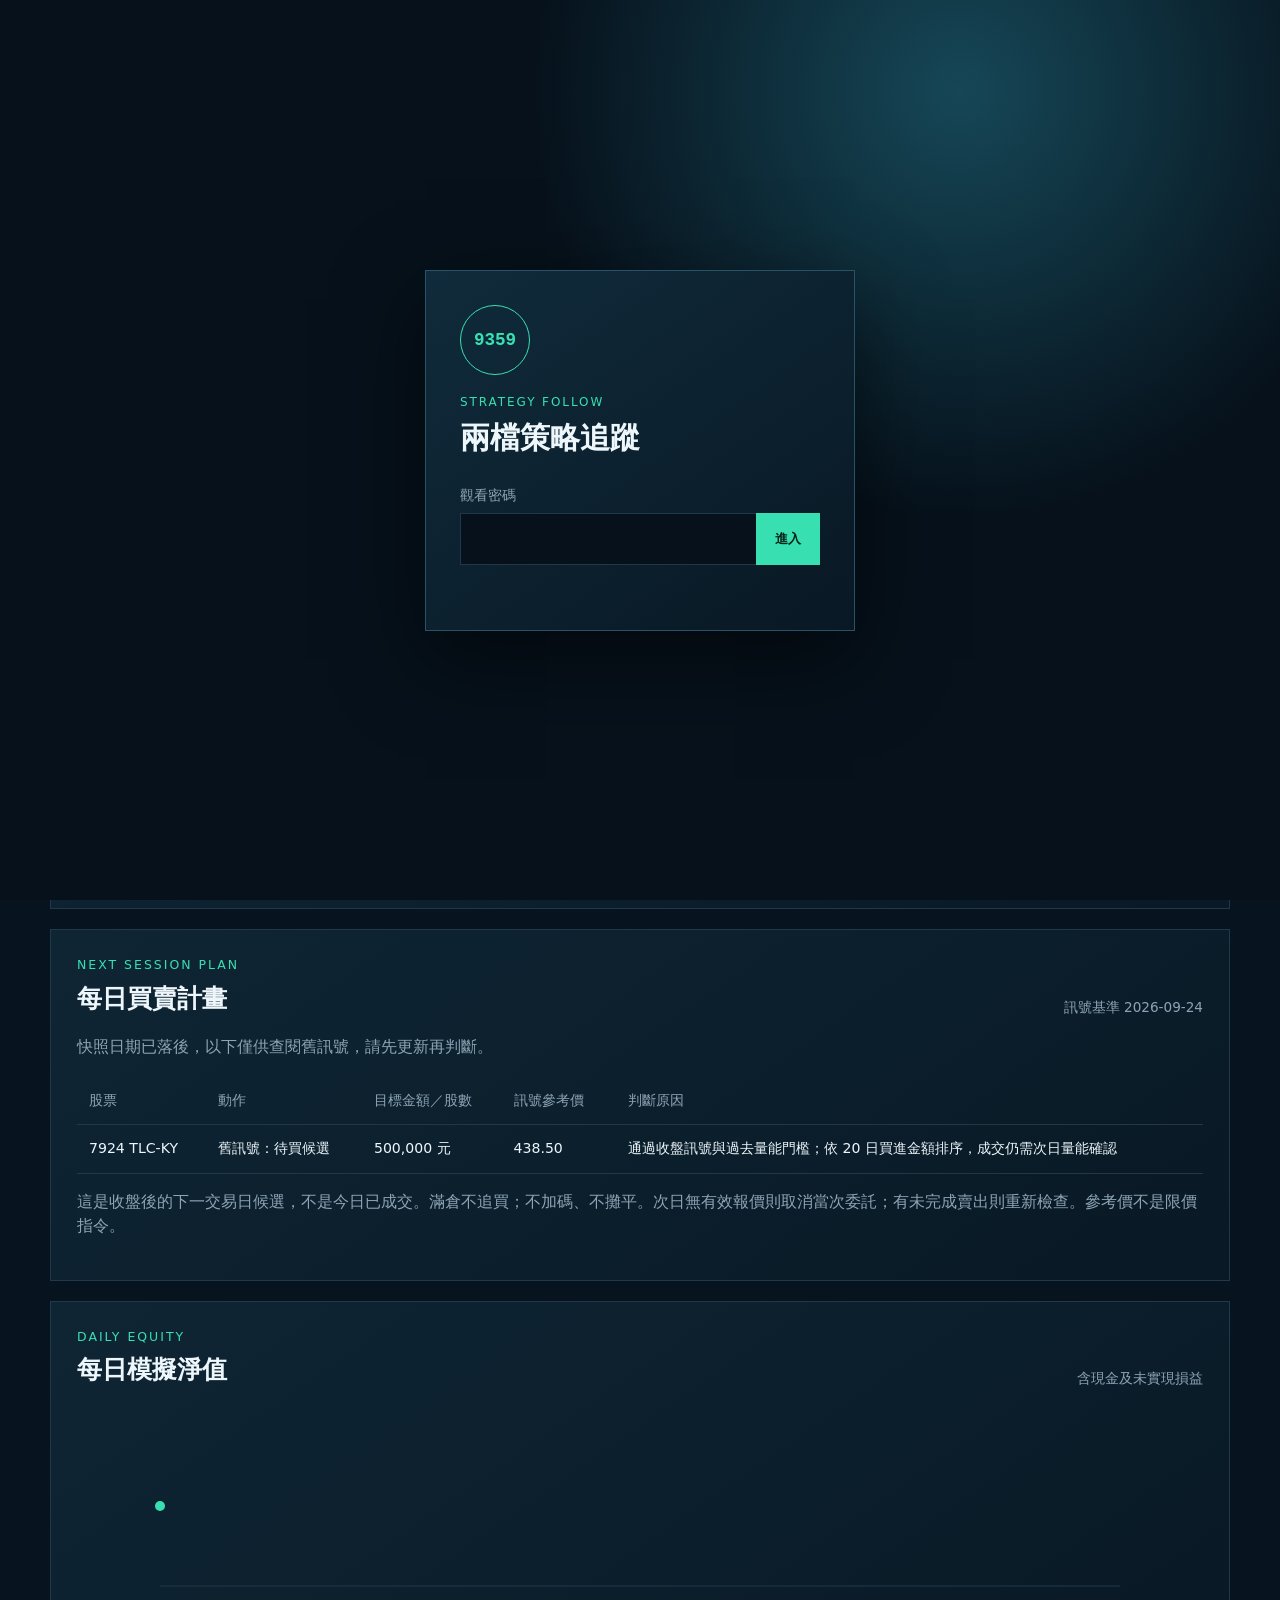
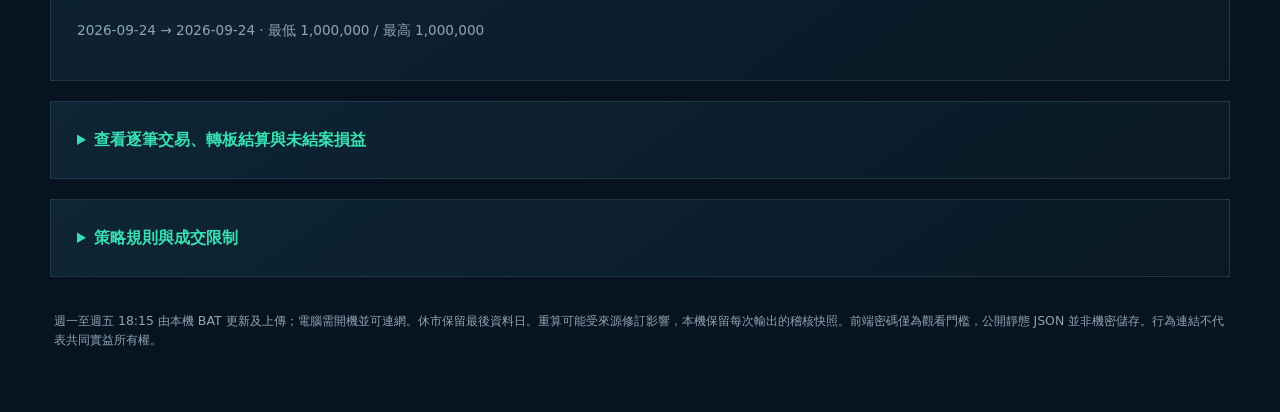
==== strategy.html @ 6f4fca9c "Add fixed two-position paper strategy tracking page" ====
<!doctype html>
<html lang="zh-Hant"><head><meta charset="utf-8"><meta name="viewport" content="width=device-width,initial-scale=1"><meta name="theme-color" content="#07131f"><title>9359｜兩檔策略追蹤</title><link rel="stylesheet" href="./assets/app.css"><link rel="stylesheet" href="./assets/auth.css"><link rel="stylesheet" href="./assets/strategy.css"></head>
<body class="locked">
<section class="auth-gate" id="auth-gate" aria-labelledby="auth-title"><form class="auth-card" id="auth-form"><div class="auth-mark">9359</div><p>STRATEGY FOLLOW</p><h1 id="auth-title">兩檔策略追蹤</h1><label for="access-password">觀看密碼</label><div class="auth-input"><input id="access-password" type="password" inputmode="numeric" autocomplete="current-password" required><button type="submit">進入</button></div><span id="auth-error" role="alert"></span></form></section>
<main class="shell"><header><a class="nav-link" href="./index.html">← 分點總覽</a><div class="fresh" id="fresh">讀取策略快照…</div></header>
<section class="hero"><div><p>FIXED TWO · PAPER TRACKING</p><h1>兩檔策略 <b>追蹤</b></h1><span>固定資金・每日訊號・可核對的模擬帳戶</span></div><div class="threshold"><small>策略版本</small><strong>固定兩檔 v1</strong><em>100 萬起始 / 每檔目標 50 萬</em></div></section>
<aside class="notice">研究版，不是自動下單或你的實際庫存。全年事後最佳年化 +200.90%，但前半年選參數後，後半年驗證虧損 13.08%、最大回撤 50.02%。歷史最佳不等於可穩定複製。</aside>
<p id="error" role="alert" hidden></p><p id="stale" class="notice" hidden></p>
<nav class="filters" aria-label="選擇模擬帳戶"><button class="active" data-mode="forward" aria-pressed="true">從現在開始追蹤</button><button data-mode="historical" aria-pressed="false">歷史回測延續持股</button></nav>
<p class="account-note" id="account-note"></p>
<section class="summary" id="summary" aria-live="polite"></section>
<section class="panel"><div class="panel-head"><div><p>CURRENT POSITIONS</p><h2>目前模擬持股</h2></div><span>依市值由高到低</span></div><div class="cards" id="holdings"></div></section>
<section class="panel" id="daily"><div class="panel-head"><div><p>NEXT SESSION PLAN</p><h2>每日買賣計畫</h2></div><span id="signal-date"></span></div><p id="plan-note"></p><div class="table-scroll"><table><thead><tr><th>股票</th><th>動作</th><th>目標金額／股數</th><th>訊號參考價</th><th>判斷原因</th></tr></thead><tbody id="orders"></tbody></table></div><p class="muted">這是收盤後的下一交易日候選，不是今日已成交。滿倉不追買；不加碼、不攤平。次日無有效報價則取消當次委託；有未完成賣出則重新檢查。參考價不是限價指令。</p></section>
<section class="panel"><div class="panel-head"><div><p>DAILY EQUITY</p><h2>每日模擬淨值</h2></div><span>含現金及未實現損益</span></div><div id="chart"></div></section>
<section class="panel"><details><summary>查看逐筆交易、轉板結算與未結案損益</summary><div class="table-scroll"><table><thead><tr><th>股票</th><th>買入日</th><th>賣出／結算日</th><th>狀態</th><th>損益</th><th>報酬</th></tr></thead><tbody id="trades"></tbody></table></div></details></section>
<section class="panel"><details><summary>策略規則與成交限制</summary><ol><li>5 日買進至少 500 萬，淨買進占買進至少 55%，淨買進至少 200 萬；當日淨買且估算庫存為正。</li><li>同時最多 2 檔，每檔目標 50 萬；不足額成交不追補。多個訊號依前一日 20 日買進金額排序。</li><li>過去 20 日平均交易金額的 1% 至少可容納 50 萬，次日成交上限為當日量的 1%。因此有訊號不代表一定買得到。</li><li>持有至少 20 個交易日、估算庫存降至高峰 10% 以下且當日淨賣，才觸發退場。沒有獨立價格停損或加碼規則。</li><li>一般模擬买入採次日最高價加 0.2% 滑價；賣出採最低價減 0.2%，另扣手續費 0.1425%、賣出稅 0.3%。這是日資料評估模型，不是預知最高最低價的下單方法。</li><li>歷史回測按最後興櫃成交價結算。新追蹤於本地首次確認上市櫃事件後才入帳，不提前釋出現金；仍依最後興櫃价扣費稅，屬假設性結算，不保證實際成交。</li><li>缺價持股保留最後可用估值，並標示缺報價；不因消失就當作獲利結案。未完整處理除權息、最低手續費及整股限制。</li></ol></details></section>
<footer>週一至週五 18:15 由本機 BAT 更新及上傳；電腦需開機並可連網。休市保留最後資料日。重算可能受來源修訂影響，本機保留每次輸出的稽核快照。前端密碼僅為觀看門檻，公開靜態 JSON 並非機密儲存。行為連結不代表共同實益所有權。</footer>
</main><script src="./assets/auth.js" defer></script><script src="./assets/strategy.js" defer></script></body></html>
---- assets/app.css ----
:root{--bg:#07131f;--panel:#0d1d2b;--line:#20384a;--text:#edf6fb;--muted:#8da4b5;--mint:#38e0b1;--red:#ff6b77;--amber:#ffbd5c}*{box-sizing:border-box}body{margin:0;background:radial-gradient(circle at 85% 0,#123c49 0,transparent 32%),var(--bg);color:var(--text);font:16px/1.5 Inter,"Noto Sans TC",system-ui,sans-serif}.shell{width:min(1180px,calc(100% - 32px));margin:auto;padding:22px 0 48px}header{display:flex;justify-content:space-between;align-items:center;border-bottom:1px solid var(--line);padding-bottom:18px}.brand{display:flex;gap:10px;align-items:center;font-weight:800;letter-spacing:.14em}.brand i{width:10px;height:10px;border-radius:50%;background:var(--mint);box-shadow:0 0 20px var(--mint)}.fresh{color:var(--muted);font-size:.875rem}.hero{display:grid;grid-template-columns:1fr auto;gap:30px;align-items:end;padding:54px 0 30px}.hero p,.panel-head p{margin:0 0 5px;color:var(--mint);font-size:.78rem;letter-spacing:.16em}.hero h1{font-size:clamp(2.5rem,7vw,5.6rem);line-height:1;margin:0 0 15px}.hero h1 b{color:var(--mint);font-weight:300}.hero span{color:var(--muted)}.threshold{background:#0b202d;border:1px solid #285267;padding:18px 24px;min-width:230px}.threshold small,.threshold em{display:block;color:var(--muted);font-style:normal}.threshold strong{display:block;font-size:1.5rem;color:var(--amber);margin:4px 0}.summary{display:grid;grid-template-columns:repeat(3,1fr);gap:12px;margin-bottom:28px}.summary article,.panel{background:linear-gradient(145deg,rgba(15,38,53,.96),rgba(9,25,37,.96));border:1px solid var(--line)}.summary article{padding:18px 20px}.summary small,.summary span{color:var(--muted)}.summary strong{display:block;font-size:2rem}.panel{padding:26px;margin-bottom:20px}.panel-head{display:flex;justify-content:space-between;align-items:end;margin-bottom:18px}.panel-head h2{margin:0;font-size:1.55rem}.panel-head>span{color:var(--muted);font-size:.85rem}.filters{display:flex;gap:8px;overflow:auto;margin-bottom:18px}.filters button{border:1px solid var(--line);background:#091824;color:var(--muted);padding:9px 14px;border-radius:999px;white-space:nowrap;font:inherit;cursor:pointer}.filters button.active{color:#052218;background:var(--mint);border-color:var(--mint);font-weight:800}.cards{display:grid;grid-template-columns:repeat(2,1fr);gap:10px}.stock{display:flex;gap:15px;padding:17px;background:#091824;border:1px solid #173044}.rank{font:700 1.2rem ui-monospace;color:#48677b}.stock-main{min-width:0;flex:1}.stock-title{display:flex;justify-content:space-between;gap:10px}.stock-title b{font-size:1.15rem}.stock-title small{color:var(--muted);margin-left:8px}.tag{padding:3px 9px;border-radius:999px;font-size:.78rem;background:#173344}.tag.new,.tag.add{color:var(--mint)}.tag.trim,.tag.reduce,.tag.exit{color:var(--red)}.grid{display:grid;grid-template-columns:repeat(3,1fr);gap:12px;margin:15px 0}.grid small{display:block;color:var(--muted);font-size:.72rem}.grid b{font-size:.9rem}.up{color:var(--mint)!important}.down{color:var(--red)!important}.bar{height:3px;background:#173044}.bar i{display:block;height:100%;background:linear-gradient(90deg,var(--mint),var(--amber))}.stock p{color:var(--muted);font-size:.78rem;margin:9px 0 0}.split{display:grid;grid-template-columns:1fr 1fr;gap:18px}.split h3{font-size:.9rem;color:var(--muted);border-bottom:1px solid var(--line);padding-bottom:10px}.split article{display:flex;justify-content:space-between;padding:11px 0;border-bottom:1px solid #142b3c}.split article small{display:block;color:var(--muted);font-size:.75rem}.split article strong{font-size:.9rem}.none{color:var(--muted)}footer{color:var(--muted);font-size:.78rem;padding:15px 4px}footer p{margin-bottom:5px}@media(max-width:760px){.shell{width:min(100% - 20px,1180px)}.hero{grid-template-columns:1fr;padding-top:36px}.threshold{min-width:0}.summary{grid-template-columns:1fr 1fr}.summary article:first-child{grid-column:1/-1}.cards,.split{grid-template-columns:1fr}.panel{padding:18px}.panel-head{align-items:start;gap:10px}.panel-head>span{max-width:45%;text-align:right}.grid{grid-template-columns:repeat(2,1fr)}}
---- assets/auth.css ----
body.locked{overflow:hidden}.auth-gate{position:fixed;inset:0;z-index:1000;display:grid;place-items:center;padding:20px;background:radial-gradient(circle at 75% 10%,#164757 0,transparent 34%),#06111b}.auth-gate[hidden]{display:none}.auth-card{width:min(430px,100%);padding:34px;background:linear-gradient(145deg,#102b3b,#091824);border:1px solid #285267;box-shadow:0 28px 80px #0008}.auth-mark{display:grid;place-items:center;width:70px;height:70px;border:1px solid var(--mint);border-radius:50%;color:var(--mint);font:800 1.1rem ui-monospace,monospace}.auth-card p{margin:18px 0 4px;color:var(--mint);font-size:.75rem;letter-spacing:.16em}.auth-card h1{margin:0 0 25px;font-size:1.9rem}.auth-card label{display:block;margin-bottom:7px;color:var(--muted);font-size:.85rem}.auth-input{display:flex}.auth-input input{min-width:0;flex:1;border:1px solid var(--line);border-right:0;background:#06111b;color:var(--text);padding:13px 14px;font:inherit;outline:none}.auth-input input:focus{border-color:var(--mint)}.auth-input button{border:0;background:var(--mint);color:#052218;padding:0 19px;font-weight:800;cursor:pointer}.auth-card>span{display:block;min-height:22px;margin-top:9px;color:var(--red);font-size:.85rem}
---- assets/strategy.css ----
.nav-link{color:var(--mint);text-decoration:none}.hero h1{font-size:clamp(2.3rem,6vw,4.7rem)}.notice{padding:16px 20px;background:#30291c;border:1px solid #6e532f;color:#ffd28c;margin-bottom:22px;font-size:.9rem}.account-note,.muted,#plan-note{color:var(--muted)}.account-note{min-height:3em}.summary{grid-template-columns:repeat(4,1fr)}.summary strong{font-size:1.6rem}.table-scroll{overflow:auto;margin-top:18px}table{border-collapse:collapse;width:100%;font-size:.88rem}th{text-align:left;color:var(--muted);font-weight:500;white-space:nowrap}td,th{padding:13px 12px;border-bottom:1px solid var(--line)}td{min-width:100px}td:last-child{min-width:180px}summary{cursor:pointer;color:var(--mint);font-weight:700}li{margin:12px 0;color:var(--muted)}#chart svg{display:block;width:100%;height:200px}#chart p{color:var(--muted);font-size:.85rem}.stock small{color:var(--muted)}.buy{color:var(--mint)}.sell{color:var(--amber)}@media(max-width:760px){.summary{grid-template-columns:1fr 1fr}.summary article:first-child{grid-column:auto}.summary strong{font-size:1.3rem}.panel-head{display:block}.panel-head>span{max-width:none;text-align:left}}
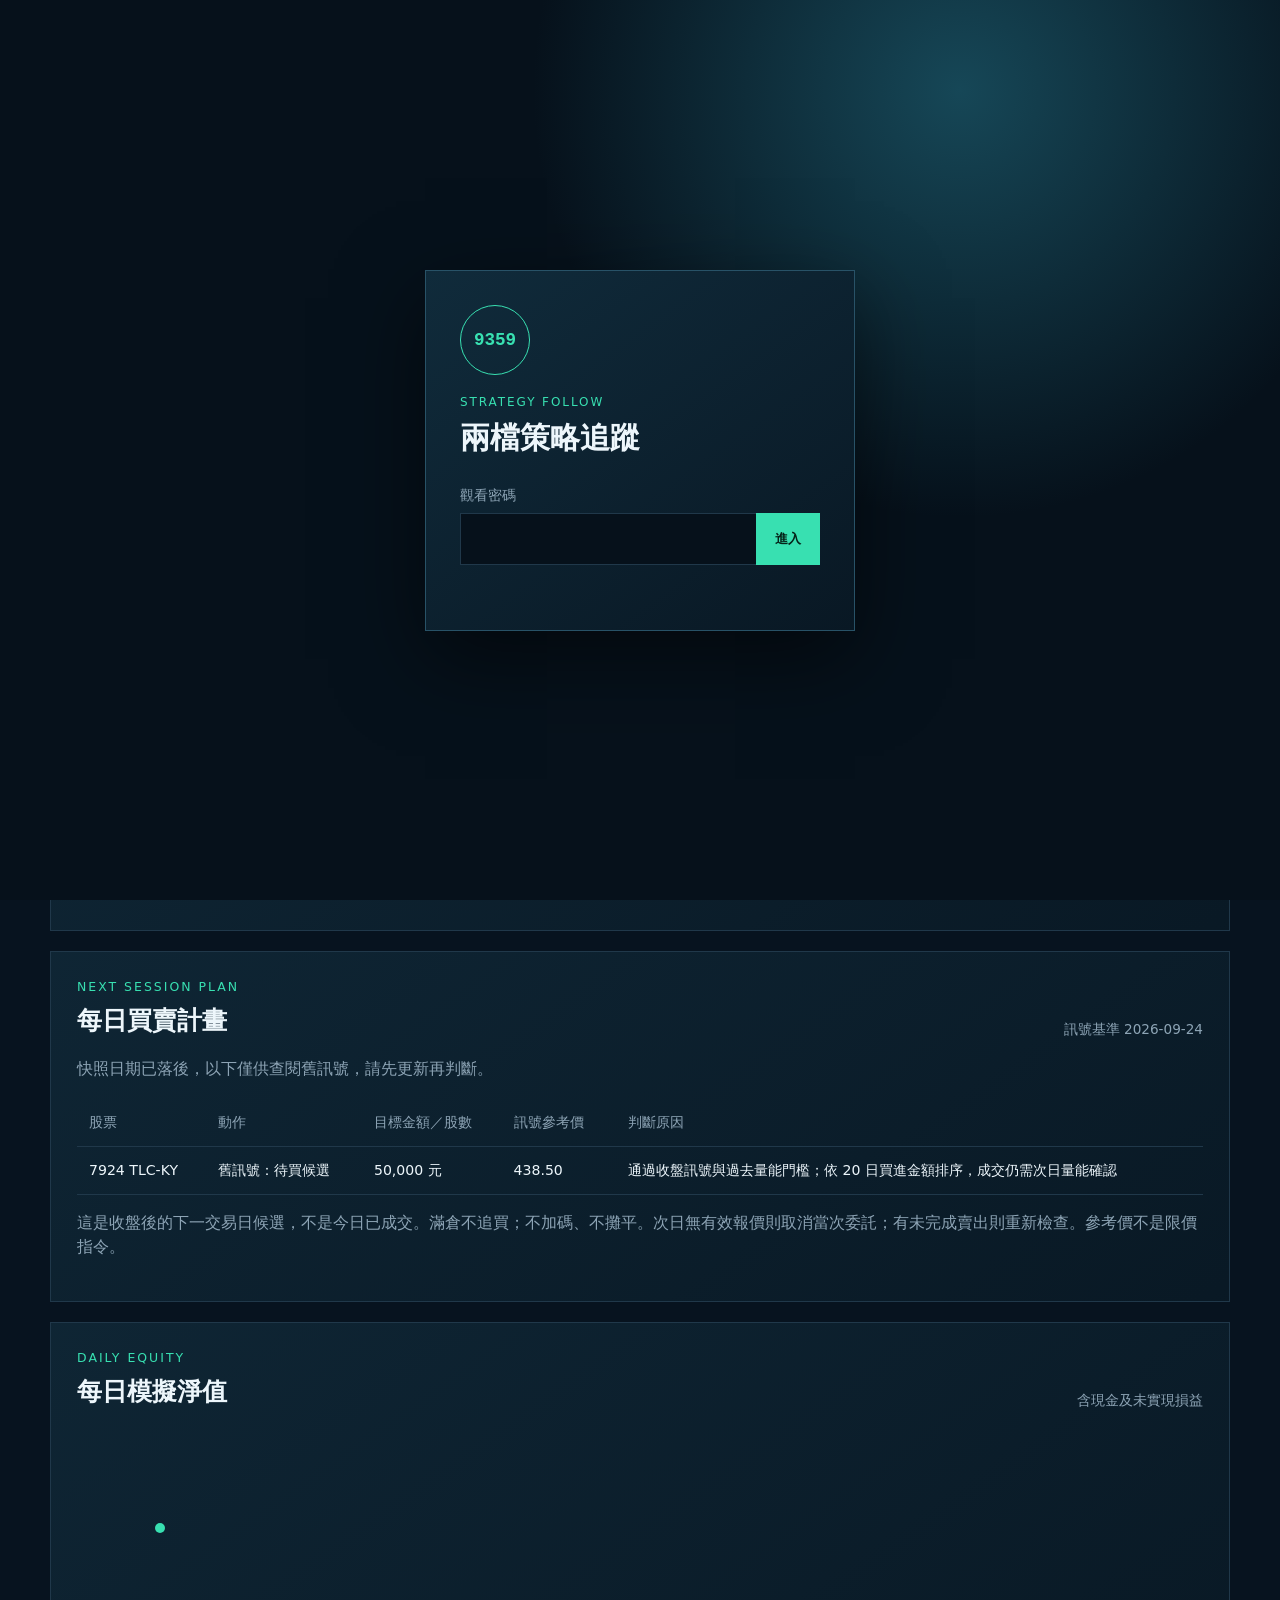
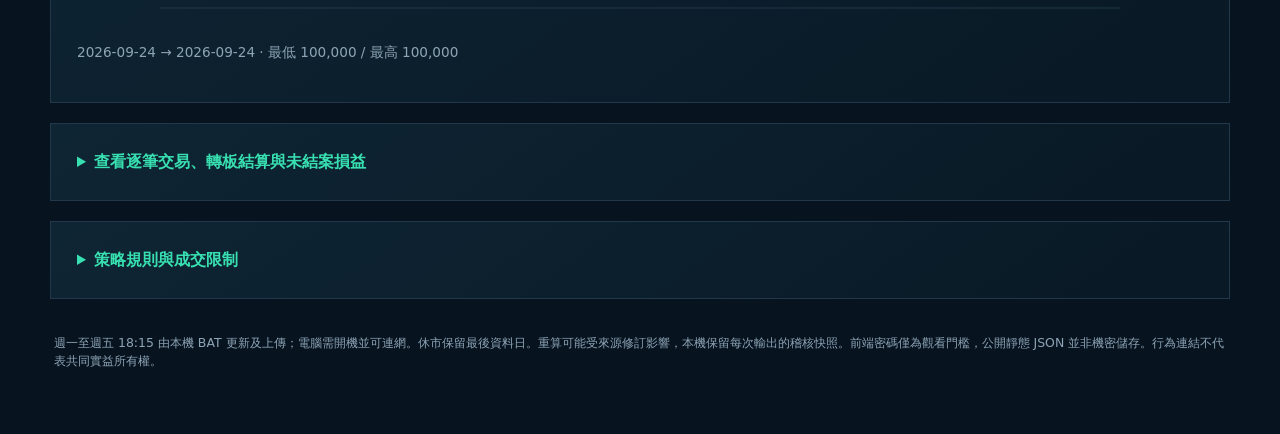
==== commit 986cfd17: "Set new paper account capital to TWD 100000" ====
--- a/strategy.html
+++ b/strategy.html
@@ -3,8 +3,8 @@
 <body class="locked">
 <section class="auth-gate" id="auth-gate" aria-labelledby="auth-title"><form class="auth-card" id="auth-form"><div class="auth-mark">9359</div><p>STRATEGY FOLLOW</p><h1 id="auth-title">兩檔策略追蹤</h1><label for="access-password">觀看密碼</label><div class="auth-input"><input id="access-password" type="password" inputmode="numeric" autocomplete="current-password" required><button type="submit">進入</button></div><span id="auth-error" role="alert"></span></form></section>
 <main class="shell"><header><a class="nav-link" href="./index.html">← 分點總覽</a><div class="fresh" id="fresh">讀取策略快照…</div></header>
-<section class="hero"><div><p>FIXED TWO · PAPER TRACKING</p><h1>兩檔策略 <b>追蹤</b></h1><span>固定資金・每日訊號・可核對的模擬帳戶</span></div><div class="threshold"><small>策略版本</small><strong>固定兩檔 v1</strong><em>100 萬起始 / 每檔目標 50 萬</em></div></section>
-<aside class="notice">研究版，不是自動下單或你的實際庫存。全年事後最佳年化 +200.90%，但前半年選參數後，後半年驗證虧損 13.08%、最大回撤 50.02%。歷史最佳不等於可穩定複製。</aside>
+<section class="hero"><div><p>FIXED TWO · PAPER TRACKING</p><h1>兩檔策略 <b>追蹤</b></h1><span>固定資金・每日訊號・可核對的模擬帳戶</span></div><div class="threshold"><small>策略版本</small><strong>固定兩檔 v1</strong><em>10 萬起始 / 每檔目標 5 萬</em></div></section>
+<aside class="notice">研究版，不是自動下單或你的實際庫存。100 萬歷史基準的全年事後最佳年化 +200.90%，但前半年選參數後，後半年驗證虧損 13.08%、最大回撤 50.02%。歷史最佳不等於可穩定複製。</aside>
 <p id="error" role="alert" hidden></p><p id="stale" class="notice" hidden></p>
 <nav class="filters" aria-label="選擇模擬帳戶"><button class="active" data-mode="forward" aria-pressed="true">從現在開始追蹤</button><button data-mode="historical" aria-pressed="false">歷史回測延續持股</button></nav>
 <p class="account-note" id="account-note"></p>
@@ -13,6 +13,6 @@
 <section class="panel" id="daily"><div class="panel-head"><div><p>NEXT SESSION PLAN</p><h2>每日買賣計畫</h2></div><span id="signal-date"></span></div><p id="plan-note"></p><div class="table-scroll"><table><thead><tr><th>股票</th><th>動作</th><th>目標金額／股數</th><th>訊號參考價</th><th>判斷原因</th></tr></thead><tbody id="orders"></tbody></table></div><p class="muted">這是收盤後的下一交易日候選，不是今日已成交。滿倉不追買；不加碼、不攤平。次日無有效報價則取消當次委託；有未完成賣出則重新檢查。參考價不是限價指令。</p></section>
 <section class="panel"><div class="panel-head"><div><p>DAILY EQUITY</p><h2>每日模擬淨值</h2></div><span>含現金及未實現損益</span></div><div id="chart"></div></section>
 <section class="panel"><details><summary>查看逐筆交易、轉板結算與未結案損益</summary><div class="table-scroll"><table><thead><tr><th>股票</th><th>買入日</th><th>賣出／結算日</th><th>狀態</th><th>損益</th><th>報酬</th></tr></thead><tbody id="trades"></tbody></table></div></details></section>
-<section class="panel"><details><summary>策略規則與成交限制</summary><ol><li>5 日買進至少 500 萬，淨買進占買進至少 55%，淨買進至少 200 萬；當日淨買且估算庫存為正。</li><li>同時最多 2 檔，每檔目標 50 萬；不足額成交不追補。多個訊號依前一日 20 日買進金額排序。</li><li>過去 20 日平均交易金額的 1% 至少可容納 50 萬，次日成交上限為當日量的 1%。因此有訊號不代表一定買得到。</li><li>持有至少 20 個交易日、估算庫存降至高峰 10% 以下且當日淨賣，才觸發退場。沒有獨立價格停損或加碼規則。</li><li>一般模擬买入採次日最高價加 0.2% 滑價；賣出採最低價減 0.2%，另扣手續費 0.1425%、賣出稅 0.3%。這是日資料評估模型，不是預知最高最低價的下單方法。</li><li>歷史回測按最後興櫃成交價結算。新追蹤於本地首次確認上市櫃事件後才入帳，不提前釋出現金；仍依最後興櫃价扣費稅，屬假設性結算，不保證實際成交。</li><li>缺價持股保留最後可用估值，並標示缺報價；不因消失就當作獲利結案。未完整處理除權息、最低手續費及整股限制。</li></ol></details></section>
+<section class="panel"><details><summary>策略規則與成交限制</summary><ol><li>5 日買進至少 500 萬，淨買進占買進至少 55%，淨買進至少 200 萬；當日淨買且估算庫存為正。</li><li>同時最多 2 檔；新追蹤 10 萬起始、每檔目標 5 萬，歷史基準維持 100 萬起始、每檔 50 萬；不足額成交不追補。多個訊號依前一日 20 日買進金額排序。</li><li>過去 20 日平均交易金額的 1% 至少可容納該帳戶的每檔目標金額，次日成交上限為當日量的 1%。因此有訊號不代表一定買得到。</li><li>持有至少 20 個交易日、估算庫存降至高峰 10% 以下且當日淨賣，才觸發退場。沒有獨立價格停損或加碼規則。</li><li>一般模擬买入採次日最高價加 0.2% 滑價；賣出採最低價減 0.2%，另扣手續費 0.1425%、賣出稅 0.3%。這是日資料評估模型，不是預知最高最低價的下單方法。</li><li>歷史回測按最後興櫃成交價結算。新追蹤於本地首次確認上市櫃事件後才入帳，不提前釋出現金；仍依最後興櫃价扣費稅，屬假設性結算，不保證實際成交。</li><li>缺價持股保留最後可用估值，並標示缺報價；不因消失就當作獲利結案。未完整處理除權息、最低手續費及整股限制。</li></ol></details></section>
 <footer>週一至週五 18:15 由本機 BAT 更新及上傳；電腦需開機並可連網。休市保留最後資料日。重算可能受來源修訂影響，本機保留每次輸出的稽核快照。前端密碼僅為觀看門檻，公開靜態 JSON 並非機密儲存。行為連結不代表共同實益所有權。</footer>
 </main><script src="./assets/auth.js" defer></script><script src="./assets/strategy.js" defer></script></body></html>
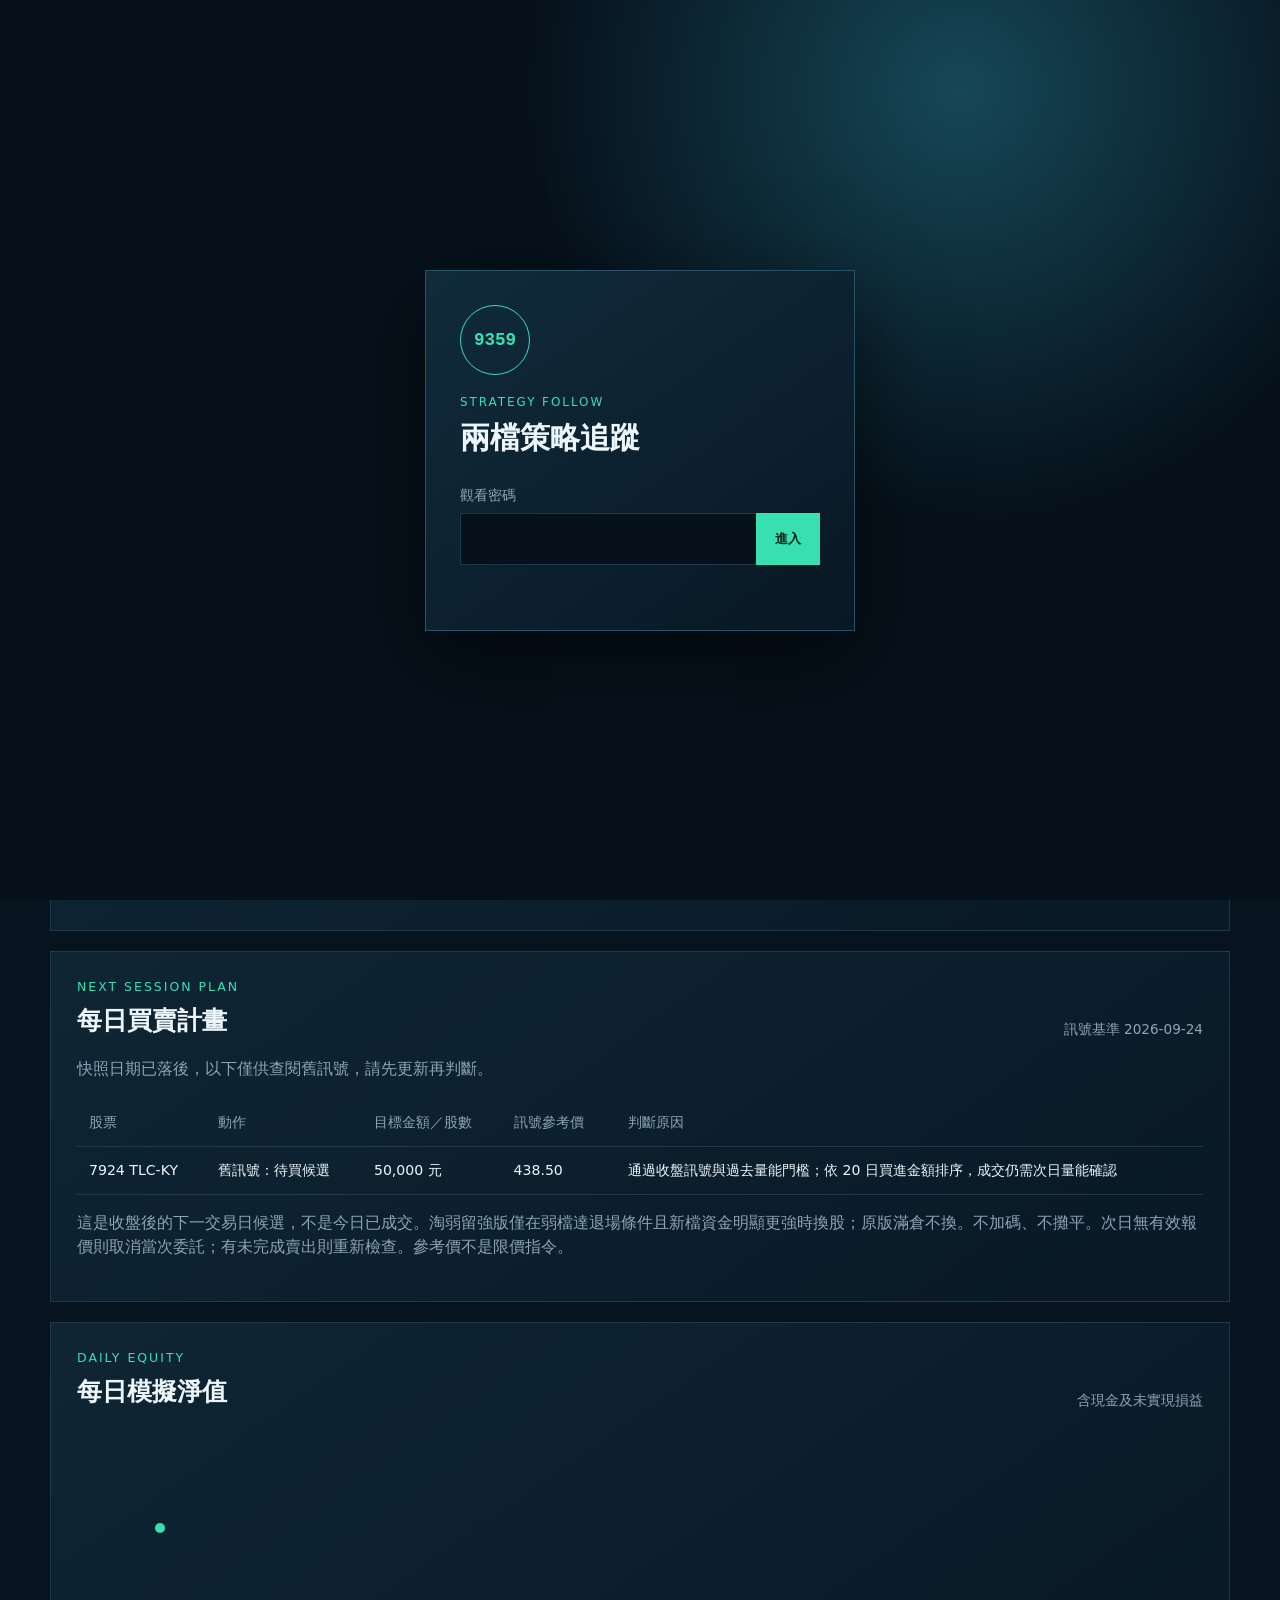
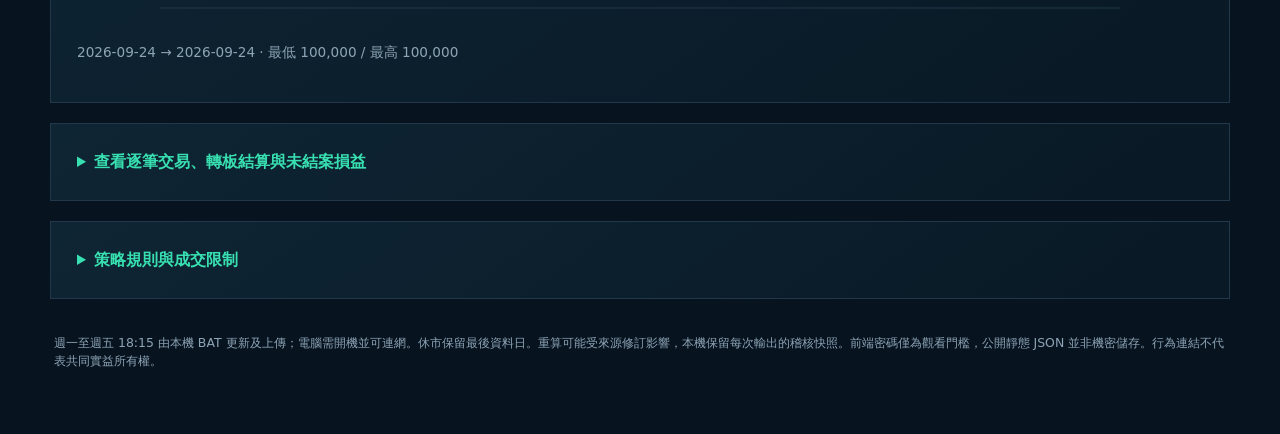
==== commit eda74094: "Add 100k replace-weak paper strategy comparison" ====
--- a/strategy.html
+++ b/strategy.html
@@ -3,16 +3,16 @@
 <body class="locked">
 <section class="auth-gate" id="auth-gate" aria-labelledby="auth-title"><form class="auth-card" id="auth-form"><div class="auth-mark">9359</div><p>STRATEGY FOLLOW</p><h1 id="auth-title">兩檔策略追蹤</h1><label for="access-password">觀看密碼</label><div class="auth-input"><input id="access-password" type="password" inputmode="numeric" autocomplete="current-password" required><button type="submit">進入</button></div><span id="auth-error" role="alert"></span></form></section>
 <main class="shell"><header><a class="nav-link" href="./index.html">← 分點總覽</a><div class="fresh" id="fresh">讀取策略快照…</div></header>
-<section class="hero"><div><p>FIXED TWO · PAPER TRACKING</p><h1>兩檔策略 <b>追蹤</b></h1><span>固定資金・每日訊號・可核對的模擬帳戶</span></div><div class="threshold"><small>策略版本</small><strong>固定兩檔 v1</strong><em>10 萬起始 / 每檔目標 5 萬</em></div></section>
-<aside class="notice">研究版，不是自動下單或你的實際庫存。100 萬歷史基準的全年事後最佳年化 +200.90%，但前半年選參數後，後半年驗證虧損 13.08%、最大回撤 50.02%。歷史最佳不等於可穩定複製。</aside>
+<section class="hero"><div><p>FIXED TWO · PAPER TRACKING</p><h1>兩檔策略 <b>追蹤</b></h1><span>固定資金・每日訊號・可核對的模擬帳戶</span></div><div class="threshold"><small>策略版本</small><strong id="strategy-name">淘弱留強 v2</strong><em>10 萬起始 / 每檔目標 5 萬</em></div></section>
+<aside class="notice">研究版，不是自動下單或你的實際庫存。10 萬近一年比較：原規則 +206.50%，淘弱留強 +155.88%；後半年另起資金測試為 −19.85% 與 +13.08%。換股版本是看過資料後提出，樣本很少，不能當成已驗證的優勢。</aside>
 <p id="error" role="alert" hidden></p><p id="stale" class="notice" hidden></p>
-<nav class="filters" aria-label="選擇模擬帳戶"><button class="active" data-mode="forward" aria-pressed="true">從現在開始追蹤</button><button data-mode="historical" aria-pressed="false">歷史回測延續持股</button></nav>
+<nav class="filters" aria-label="選擇模擬帳戶"><button class="active" data-mode="rotation_forward" aria-pressed="true">淘弱留強｜10 萬新追蹤</button><button data-mode="forward" aria-pressed="false">原規則｜10 萬新追蹤</button><button data-mode="rotation_historical" aria-pressed="false">淘弱留強｜10 萬回測</button><button data-mode="historical" aria-pressed="false">原規則｜100 萬回測</button></nav>
 <p class="account-note" id="account-note"></p>
 <section class="summary" id="summary" aria-live="polite"></section>
 <section class="panel"><div class="panel-head"><div><p>CURRENT POSITIONS</p><h2>目前模擬持股</h2></div><span>依市值由高到低</span></div><div class="cards" id="holdings"></div></section>
-<section class="panel" id="daily"><div class="panel-head"><div><p>NEXT SESSION PLAN</p><h2>每日買賣計畫</h2></div><span id="signal-date"></span></div><p id="plan-note"></p><div class="table-scroll"><table><thead><tr><th>股票</th><th>動作</th><th>目標金額／股數</th><th>訊號參考價</th><th>判斷原因</th></tr></thead><tbody id="orders"></tbody></table></div><p class="muted">這是收盤後的下一交易日候選，不是今日已成交。滿倉不追買；不加碼、不攤平。次日無有效報價則取消當次委託；有未完成賣出則重新檢查。參考價不是限價指令。</p></section>
+<section class="panel" id="daily"><div class="panel-head"><div><p>NEXT SESSION PLAN</p><h2>每日買賣計畫</h2></div><span id="signal-date"></span></div><p id="plan-note"></p><div class="table-scroll"><table><thead><tr><th>股票</th><th>動作</th><th>目標金額／股數</th><th>訊號參考價</th><th>判斷原因</th></tr></thead><tbody id="orders"></tbody></table></div><p class="muted">這是收盤後的下一交易日候選，不是今日已成交。淘弱留強版僅在弱檔達退場條件且新檔資金明顯更強時換股；原版滿倉不換。不加碼、不攤平。次日無有效報價則取消當次委託；有未完成賣出則重新檢查。參考價不是限價指令。</p></section>
 <section class="panel"><div class="panel-head"><div><p>DAILY EQUITY</p><h2>每日模擬淨值</h2></div><span>含現金及未實現損益</span></div><div id="chart"></div></section>
 <section class="panel"><details><summary>查看逐筆交易、轉板結算與未結案損益</summary><div class="table-scroll"><table><thead><tr><th>股票</th><th>買入日</th><th>賣出／結算日</th><th>狀態</th><th>損益</th><th>報酬</th></tr></thead><tbody id="trades"></tbody></table></div></details></section>
-<section class="panel"><details><summary>策略規則與成交限制</summary><ol><li>5 日買進至少 500 萬，淨買進占買進至少 55%，淨買進至少 200 萬；當日淨買且估算庫存為正。</li><li>同時最多 2 檔；新追蹤 10 萬起始、每檔目標 5 萬，歷史基準維持 100 萬起始、每檔 50 萬；不足額成交不追補。多個訊號依前一日 20 日買進金額排序。</li><li>過去 20 日平均交易金額的 1% 至少可容納該帳戶的每檔目標金額，次日成交上限為當日量的 1%。因此有訊號不代表一定買得到。</li><li>持有至少 20 個交易日、估算庫存降至高峰 10% 以下且當日淨賣，才觸發退場。沒有獨立價格停損或加碼規則。</li><li>一般模擬买入採次日最高價加 0.2% 滑價；賣出採最低價減 0.2%，另扣手續費 0.1425%、賣出稅 0.3%。這是日資料評估模型，不是預知最高最低價的下單方法。</li><li>歷史回測按最後興櫃成交價結算。新追蹤於本地首次確認上市櫃事件後才入帳，不提前釋出現金；仍依最後興櫃价扣費稅，屬假設性結算，不保證實際成交。</li><li>缺價持股保留最後可用估值，並標示缺報價；不因消失就當作獲利結案。未完整處理除權息、最低手續費及整股限制。</li></ol></details></section>
+<section class="panel"><details><summary>策略規則與成交限制</summary><ol><li>5 日買進至少 500 萬，淨買進占買進至少 55%，淨買進至少 200 萬；當日淨買且估算庫存為正。</li><li>淘弱留強版：持有至少 20 個交易日、庫存低於高峰 50%、近 5 日淨賣；第三檔 5 日買進額至少為弱檔的 2 倍且符合原進場條件，下一交易日先賣弱檔，有空位與資金才買新檔。成交不足則不預支。</li><li>同時最多 2 檔；新追蹤 10 萬起始、每檔目標 5 萬，歷史基準維持 100 萬起始、每檔 50 萬；不足額成交不追補。多個訊號依前一日 20 日買進金額排序。</li><li>過去 20 日平均交易金額的 1% 至少可容納該帳戶的每檔目標金額，次日成交上限為當日量的 1%。因此有訊號不代表一定買得到。</li><li>持有至少 20 個交易日、估算庫存降至高峰 10% 以下且當日淨賣，才觸發退場。沒有獨立價格停損或加碼規則。</li><li>一般模擬买入採次日最高價加 0.2% 滑價；賣出採最低價減 0.2%，另扣手續費 0.1425%、賣出稅 0.3%。這是日資料評估模型，不是預知最高最低價的下單方法。</li><li>歷史回測按最後興櫃成交價結算。新追蹤於本地首次確認上市櫃事件後才入帳，不提前釋出現金；仍依最後興櫃价扣費稅，屬假設性結算，不保證實際成交。</li><li>缺價持股保留最後可用估值，並標示缺報價；不因消失就當作獲利結案。未完整處理除權息、最低手續費及整股限制。</li></ol></details></section>
 <footer>週一至週五 18:15 由本機 BAT 更新及上傳；電腦需開機並可連網。休市保留最後資料日。重算可能受來源修訂影響，本機保留每次輸出的稽核快照。前端密碼僅為觀看門檻，公開靜態 JSON 並非機密儲存。行為連結不代表共同實益所有權。</footer>
 </main><script src="./assets/auth.js" defer></script><script src="./assets/strategy.js" defer></script></body></html>
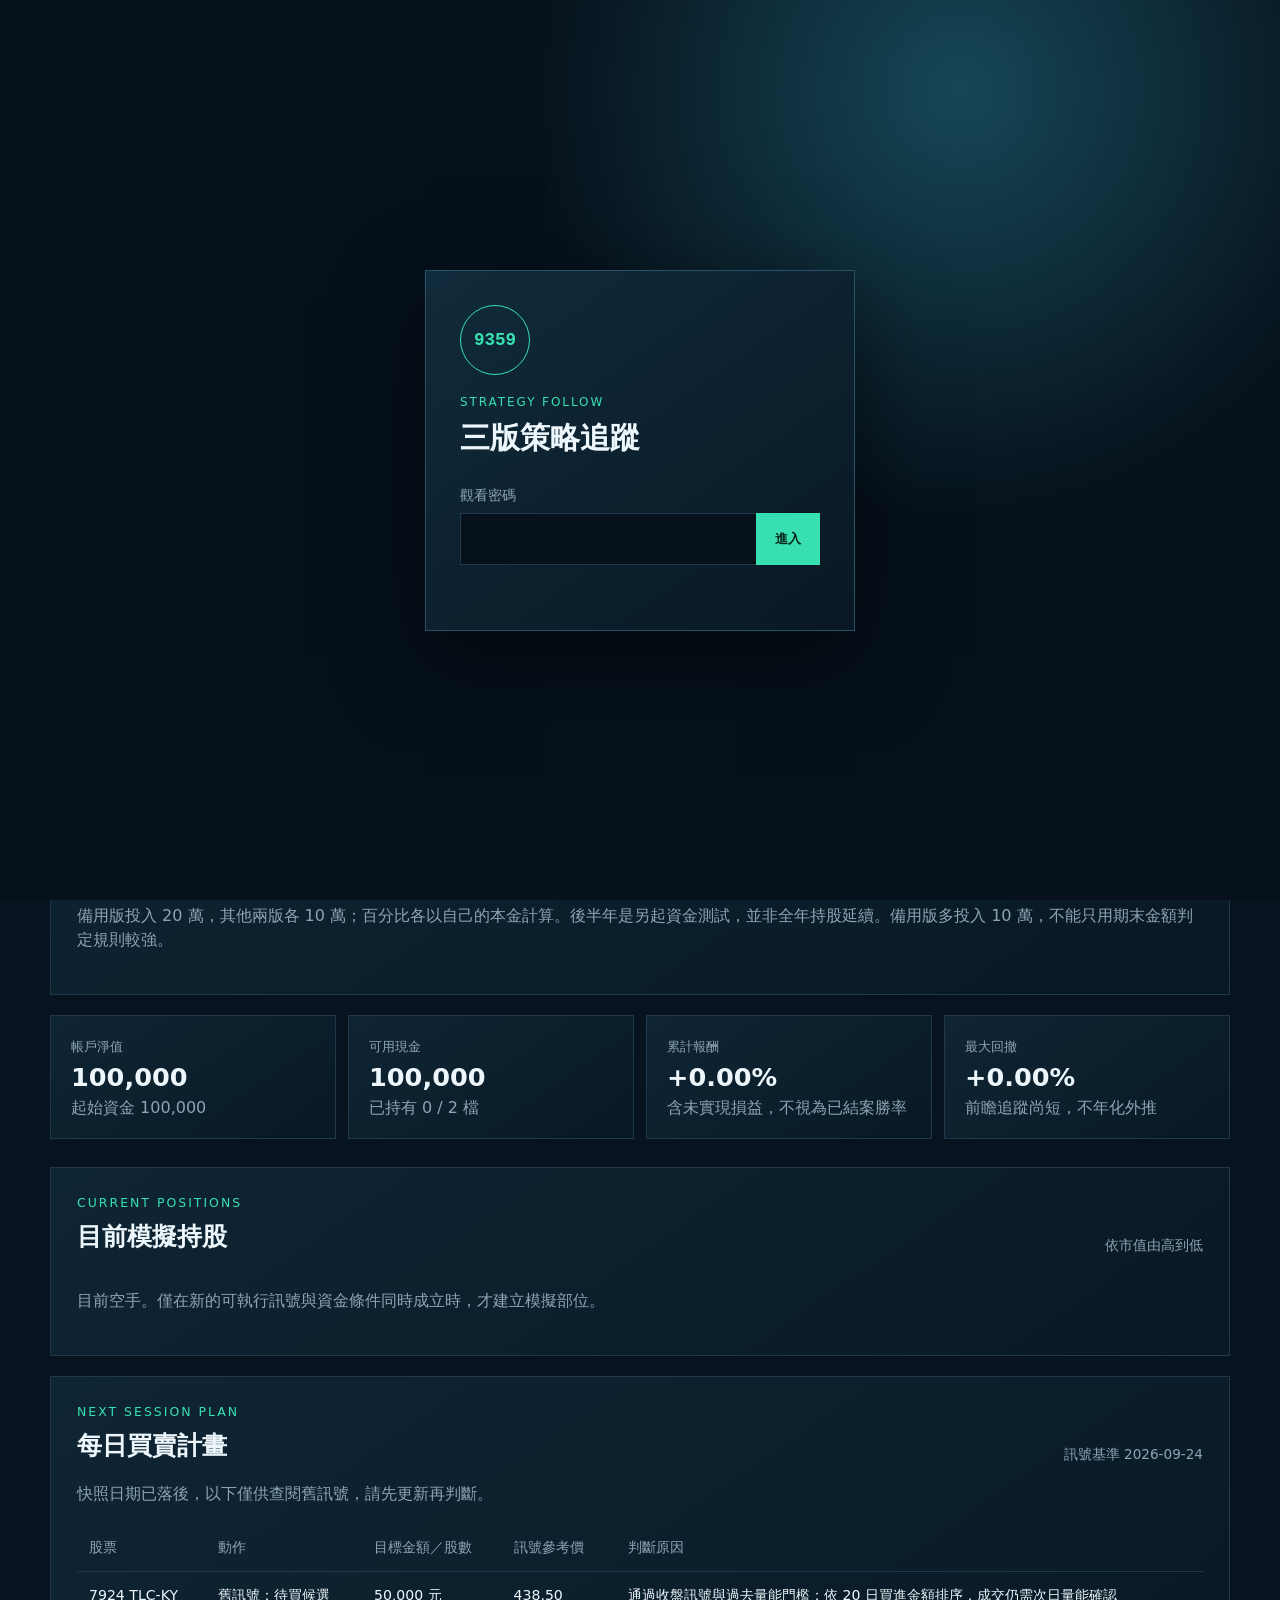
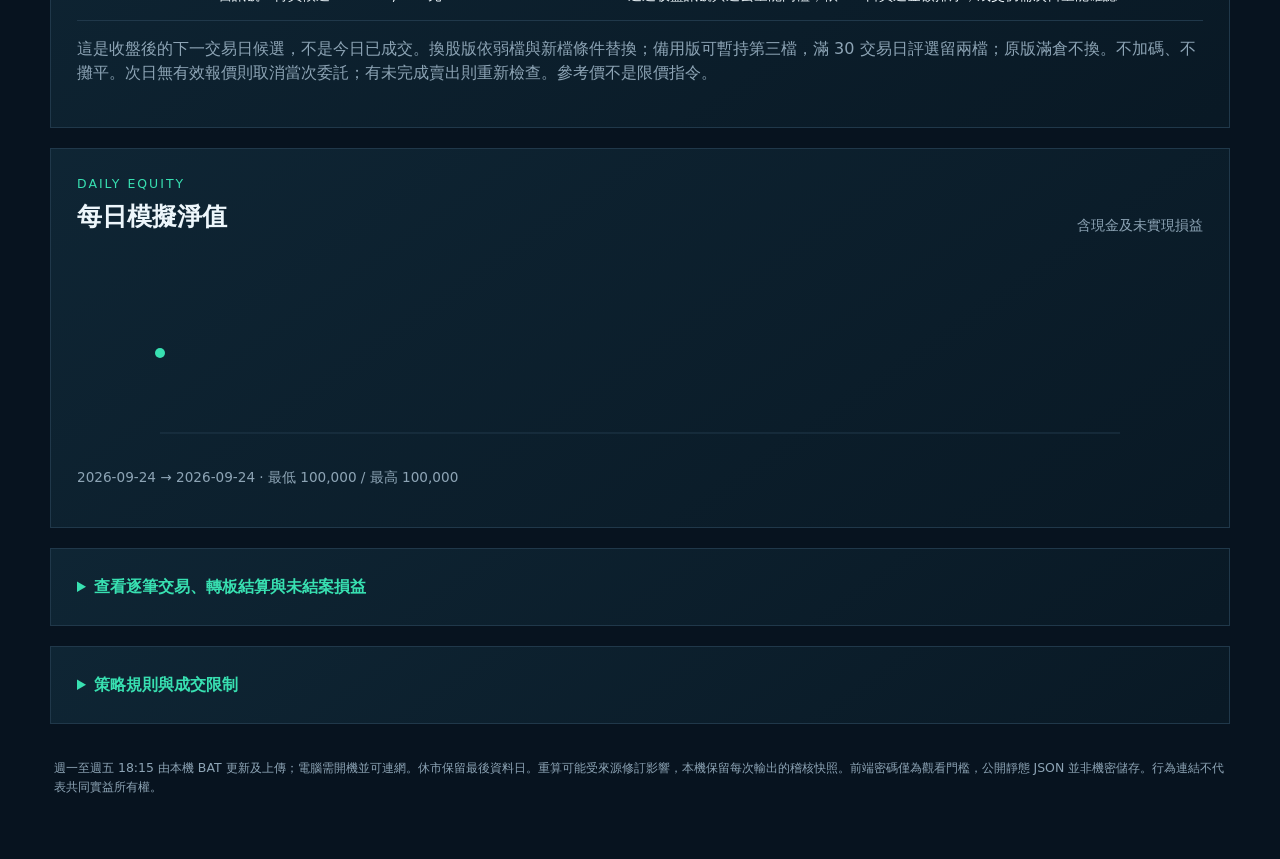
==== commit 3883a49f: "Compare original rotation and 30-day reserve strategies" ====
--- a/strategy.html
+++ b/strategy.html
@@ -1,18 +1,18 @@
 <!doctype html>
-<html lang="zh-Hant"><head><meta charset="utf-8"><meta name="viewport" content="width=device-width,initial-scale=1"><meta name="theme-color" content="#07131f"><title>9359｜兩檔策略追蹤</title><link rel="stylesheet" href="./assets/app.css"><link rel="stylesheet" href="./assets/auth.css"><link rel="stylesheet" href="./assets/strategy.css"></head>
+<html lang="zh-Hant"><head><meta charset="utf-8"><meta name="viewport" content="width=device-width,initial-scale=1"><meta name="theme-color" content="#07131f"><title>9359｜三版策略追蹤</title><link rel="stylesheet" href="./assets/app.css"><link rel="stylesheet" href="./assets/auth.css"><link rel="stylesheet" href="./assets/strategy.css"></head>
 <body class="locked">
-<section class="auth-gate" id="auth-gate" aria-labelledby="auth-title"><form class="auth-card" id="auth-form"><div class="auth-mark">9359</div><p>STRATEGY FOLLOW</p><h1 id="auth-title">兩檔策略追蹤</h1><label for="access-password">觀看密碼</label><div class="auth-input"><input id="access-password" type="password" inputmode="numeric" autocomplete="current-password" required><button type="submit">進入</button></div><span id="auth-error" role="alert"></span></form></section>
+<section class="auth-gate" id="auth-gate" aria-labelledby="auth-title"><form class="auth-card" id="auth-form"><div class="auth-mark">9359</div><p>STRATEGY FOLLOW</p><h1 id="auth-title">三版策略追蹤</h1><label for="access-password">觀看密碼</label><div class="auth-input"><input id="access-password" type="password" inputmode="numeric" autocomplete="current-password" required><button type="submit">進入</button></div><span id="auth-error" role="alert"></span></form></section>
 <main class="shell"><header><a class="nav-link" href="./index.html">← 分點總覽</a><div class="fresh" id="fresh">讀取策略快照…</div></header>
-<section class="hero"><div><p>FIXED TWO · PAPER TRACKING</p><h1>兩檔策略 <b>追蹤</b></h1><span>固定資金・每日訊號・可核對的模擬帳戶</span></div><div class="threshold"><small>策略版本</small><strong id="strategy-name">淘弱留強 v2</strong><em>10 萬起始 / 每檔目標 5 萬</em></div></section>
-<aside class="notice">研究版，不是自動下單或你的實際庫存。10 萬近一年比較：原規則 +206.50%，淘弱留強 +155.88%；後半年另起資金測試為 −19.85% 與 +13.08%。換股版本是看過資料後提出，樣本很少，不能當成已驗證的優勢。</aside>
+<section class="hero"><div><p>FIXED TWO · PAPER TRACKING</p><h1>三版策略 <b>追蹤</b></h1><span>固定資金・每日訊號・可核對的模擬帳戶</span></div><div class="threshold"><small>策略版本</small><strong id="strategy-name">備用資金 v3</strong><em>10 萬起始 / 每檔目標 5 萬</em></div></section>
+<aside class="notice">研究版，不是自動下單或你的實際庫存。三版近一年以各自投入本金計算；備用版投入 20 萬（原本 10 萬加備用 10 萬）。30 日評選與換股門檻都是研究假設；後半年分段測試及未結案持股一併列出。</aside>
 <p id="error" role="alert" hidden></p><p id="stale" class="notice" hidden></p>
-<nav class="filters" aria-label="選擇模擬帳戶"><button class="active" data-mode="rotation_forward" aria-pressed="true">淘弱留強｜10 萬新追蹤</button><button data-mode="forward" aria-pressed="false">原規則｜10 萬新追蹤</button><button data-mode="rotation_historical" aria-pressed="false">淘弱留強｜10 萬回測</button><button data-mode="historical" aria-pressed="false">原規則｜100 萬回測</button></nav>
-<p class="account-note" id="account-note"></p>
+<nav class="filters" aria-label="選擇模擬帳戶"><button class="active" data-mode="forward" aria-pressed="true">原始｜新追蹤</button><button data-mode="rotation_forward" aria-pressed="false">換股｜新追蹤</button><button data-mode="reserve_forward" aria-pressed="false">備用資金｜新追蹤</button><button data-mode="historical" aria-pressed="false">原始｜回測</button><button data-mode="rotation_historical" aria-pressed="false">換股｜回測</button><button data-mode="reserve_historical" aria-pressed="false">備用資金｜回測</button></nav>
+<p class="account-note" id="account-note"></p><section class="panel"><div class="panel-head"><div><p>THREE WAY COMPARISON</p><h2>近一年三版績效</h2></div><span>2025-09-25 至 2026-09-24</span></div><div class="table-scroll"><table><thead><tr><th>版本</th><th>投入本金</th><th>期末淨值</th><th>損益</th><th>期間報酬</th><th>最大回撤</th><th>後半年新資金報酬</th></tr></thead><tbody id="comparison"></tbody></table></div><p class="muted">備用版投入 20 萬，其他兩版各 10 萬；百分比各以自己的本金計算。後半年是另起資金測試，並非全年持股延續。備用版多投入 10 萬，不能只用期末金額判定規則較強。</p></section>
 <section class="summary" id="summary" aria-live="polite"></section>
 <section class="panel"><div class="panel-head"><div><p>CURRENT POSITIONS</p><h2>目前模擬持股</h2></div><span>依市值由高到低</span></div><div class="cards" id="holdings"></div></section>
-<section class="panel" id="daily"><div class="panel-head"><div><p>NEXT SESSION PLAN</p><h2>每日買賣計畫</h2></div><span id="signal-date"></span></div><p id="plan-note"></p><div class="table-scroll"><table><thead><tr><th>股票</th><th>動作</th><th>目標金額／股數</th><th>訊號參考價</th><th>判斷原因</th></tr></thead><tbody id="orders"></tbody></table></div><p class="muted">這是收盤後的下一交易日候選，不是今日已成交。淘弱留強版僅在弱檔達退場條件且新檔資金明顯更強時換股；原版滿倉不換。不加碼、不攤平。次日無有效報價則取消當次委託；有未完成賣出則重新檢查。參考價不是限價指令。</p></section>
+<section class="panel" id="daily"><div class="panel-head"><div><p>NEXT SESSION PLAN</p><h2>每日買賣計畫</h2></div><span id="signal-date"></span></div><p id="plan-note"></p><div class="table-scroll"><table><thead><tr><th>股票</th><th>動作</th><th>目標金額／股數</th><th>訊號參考價</th><th>判斷原因</th></tr></thead><tbody id="orders"></tbody></table></div><p class="muted">這是收盤後的下一交易日候選，不是今日已成交。換股版依弱檔與新檔條件替換；備用版可暫持第三檔，滿 30 交易日評選留兩檔；原版滿倉不換。不加碼、不攤平。次日無有效報價則取消當次委託；有未完成賣出則重新檢查。參考價不是限價指令。</p></section>
 <section class="panel"><div class="panel-head"><div><p>DAILY EQUITY</p><h2>每日模擬淨值</h2></div><span>含現金及未實現損益</span></div><div id="chart"></div></section>
 <section class="panel"><details><summary>查看逐筆交易、轉板結算與未結案損益</summary><div class="table-scroll"><table><thead><tr><th>股票</th><th>買入日</th><th>賣出／結算日</th><th>狀態</th><th>損益</th><th>報酬</th></tr></thead><tbody id="trades"></tbody></table></div></details></section>
-<section class="panel"><details><summary>策略規則與成交限制</summary><ol><li>5 日買進至少 500 萬，淨買進占買進至少 55%，淨買進至少 200 萬；當日淨買且估算庫存為正。</li><li>淘弱留強版：持有至少 20 個交易日、庫存低於高峰 50%、近 5 日淨賣；第三檔 5 日買進額至少為弱檔的 2 倍且符合原進場條件，下一交易日先賣弱檔，有空位與資金才買新檔。成交不足則不預支。</li><li>同時最多 2 檔；新追蹤 10 萬起始、每檔目標 5 萬，歷史基準維持 100 萬起始、每檔 50 萬；不足額成交不追補。多個訊號依前一日 20 日買進金額排序。</li><li>過去 20 日平均交易金額的 1% 至少可容納該帳戶的每檔目標金額，次日成交上限為當日量的 1%。因此有訊號不代表一定買得到。</li><li>持有至少 20 個交易日、估算庫存降至高峰 10% 以下且當日淨賣，才觸發退場。沒有獨立價格停損或加碼規則。</li><li>一般模擬买入採次日最高價加 0.2% 滑價；賣出採最低價減 0.2%，另扣手續費 0.1425%、賣出稅 0.3%。這是日資料評估模型，不是預知最高最低價的下單方法。</li><li>歷史回測按最後興櫃成交價結算。新追蹤於本地首次確認上市櫃事件後才入帳，不提前釋出現金；仍依最後興櫃价扣費稅，屬假設性結算，不保證實際成交。</li><li>缺價持股保留最後可用估值，並標示缺報價；不因消失就當作獲利結案。未完整處理除權息、最低手續費及整股限制。</li></ol></details></section>
+<section class="panel"><details><summary>策略規則與成交限制</summary><ol><li>5 日買進至少 500 萬，淨買進占買進至少 55%，淨買進至少 200 萬；當日淨買且估算庫存為正。</li><li>淘弱留強版：持有至少 20 個交易日、庫存低於高峰 50%、近 5 日淨賣；第三檔 5 日買進額至少為弱檔的 2 倍且符合原進場條件，下一交易日先賣弱檔，有空位與資金才買新檔。成交不足則不預支。</li><li>備用版：前兩檔各以 5 萬進場；第三檔只用額外備用的 10 萬，最多試持 30 交易日，按 5 日淨買／500 萬、20 日淨買／2,000 萬及庫存留存率的合計分數留下最強兩檔。第 30 日收盤決定、次交易日嘗試賣最弱一檔；無量或缺價時待賣，不能保證 30 日當天完成成交。</li><li>原始與換股版最多 2 檔、起始 10 萬且每檔目標 5 萬；備用版起始總額 20 萬、最多暫持 3 檔。所有版本不足額成交不追補。多個訊號依前一日 20 日買進金額排序。</li><li>過去 20 日平均交易金額的 1% 至少可容納該帳戶的每檔目標金額，次日成交上限為當日量的 1%。因此有訊號不代表一定買得到。</li><li>持有至少 20 個交易日、估算庫存降至高峰 10% 以下且當日淨賣，才觸發退場。沒有獨立價格停損或加碼規則。</li><li>一般模擬买入採次日最高價加 0.2% 滑價；賣出採最低價減 0.2%，另扣手續費 0.1425%、賣出稅 0.3%。這是日資料評估模型，不是預知最高最低價的下單方法。</li><li>歷史回測按最後興櫃成交價結算。新追蹤於本地首次確認上市櫃事件後才入帳，不提前釋出現金；仍依最後興櫃价扣費稅，屬假設性結算，不保證實際成交。</li><li>缺價持股保留最後可用估值，並標示缺報價；不因消失就當作獲利結案。未完整處理除權息、最低手續費及整股限制。</li></ol></details></section>
 <footer>週一至週五 18:15 由本機 BAT 更新及上傳；電腦需開機並可連網。休市保留最後資料日。重算可能受來源修訂影響，本機保留每次輸出的稽核快照。前端密碼僅為觀看門檻，公開靜態 JSON 並非機密儲存。行為連結不代表共同實益所有權。</footer>
-</main><script src="./assets/auth.js" defer></script><script src="./assets/strategy.js" defer></script></body></html>
+</main><script src="./assets/auth.js" defer></script><script src="./assets/strategy.js?v=3" defer></script></body></html>
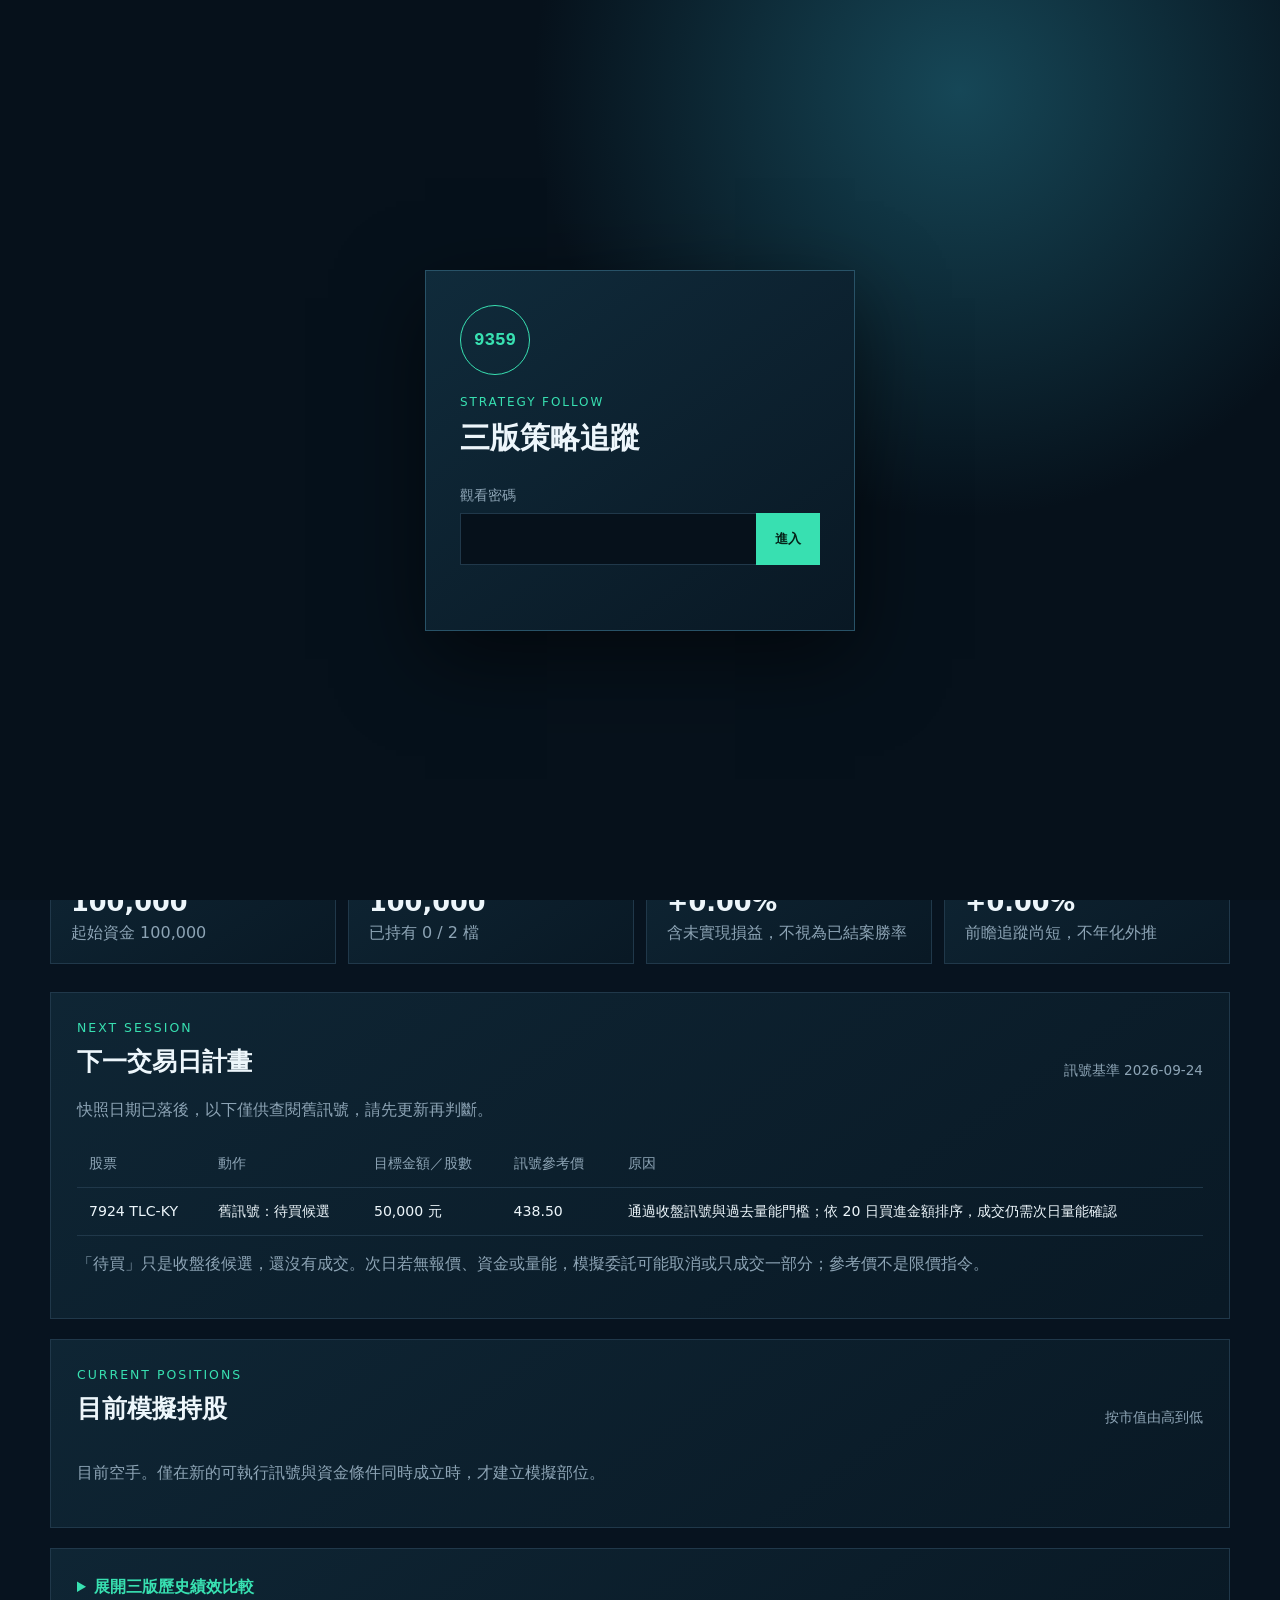
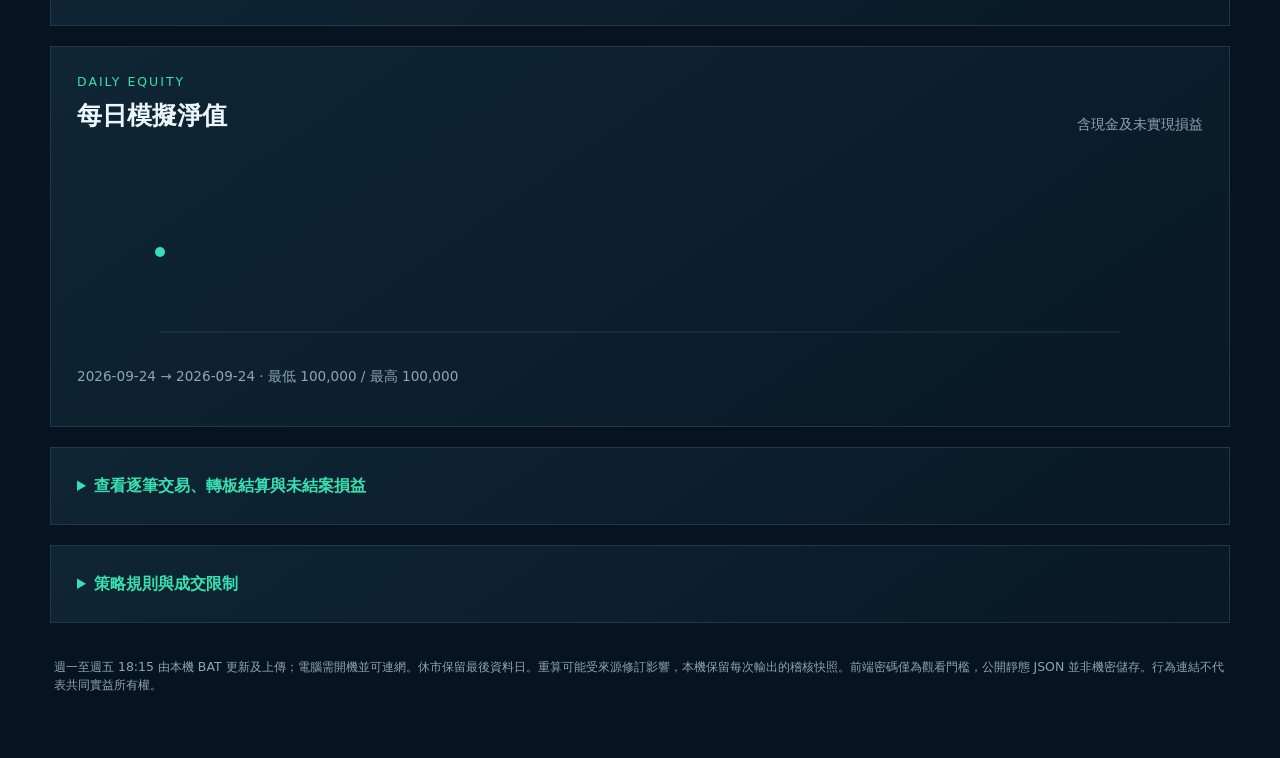
==== commit 29c0d339: "Simplify three-strategy tracking navigation" ====
--- a/strategy.html
+++ b/strategy.html
@@ -3,16 +3,21 @@
 <body class="locked">
 <section class="auth-gate" id="auth-gate" aria-labelledby="auth-title"><form class="auth-card" id="auth-form"><div class="auth-mark">9359</div><p>STRATEGY FOLLOW</p><h1 id="auth-title">三版策略追蹤</h1><label for="access-password">觀看密碼</label><div class="auth-input"><input id="access-password" type="password" inputmode="numeric" autocomplete="current-password" required><button type="submit">進入</button></div><span id="auth-error" role="alert"></span></form></section>
 <main class="shell"><header><a class="nav-link" href="./index.html">← 分點總覽</a><div class="fresh" id="fresh">讀取策略快照…</div></header>
-<section class="hero"><div><p>FIXED TWO · PAPER TRACKING</p><h1>三版策略 <b>追蹤</b></h1><span>固定資金・每日訊號・可核對的模擬帳戶</span></div><div class="threshold"><small>策略版本</small><strong id="strategy-name">備用資金 v3</strong><em>10 萬起始 / 每檔目標 5 萬</em></div></section>
-<aside class="notice">研究版，不是自動下單或你的實際庫存。三版近一年以各自投入本金計算；備用版投入 20 萬（原本 10 萬加備用 10 萬）。30 日評選與換股門檻都是研究假設；後半年分段測試及未結案持股一併列出。</aside>
+<section class="hero"><div><p>9359 · 紙上策略追蹤</p><h1>看懂今天 <b>怎麼做</b></h1><span>先選策略，再看今日計畫或去年回測。資料依收盤後更新。</span></div><div class="threshold"><small>資料日期</small><strong id="hero-date">載入中</strong><em>不是盤中即時訊號</em></div></section>
 <p id="error" role="alert" hidden></p><p id="stale" class="notice" hidden></p>
-<nav class="filters" aria-label="選擇模擬帳戶"><button class="active" data-mode="forward" aria-pressed="true">原始｜新追蹤</button><button data-mode="rotation_forward" aria-pressed="false">換股｜新追蹤</button><button data-mode="reserve_forward" aria-pressed="false">備用資金｜新追蹤</button><button data-mode="historical" aria-pressed="false">原始｜回測</button><button data-mode="rotation_historical" aria-pressed="false">換股｜回測</button><button data-mode="reserve_historical" aria-pressed="false">備用資金｜回測</button></nav>
-<p class="account-note" id="account-note"></p><section class="panel"><div class="panel-head"><div><p>THREE WAY COMPARISON</p><h2>近一年三版績效</h2></div><span>2025-09-25 至 2026-09-24</span></div><div class="table-scroll"><table><thead><tr><th>版本</th><th>投入本金</th><th>期末淨值</th><th>損益</th><th>期間報酬</th><th>最大回撤</th><th>後半年新資金報酬</th></tr></thead><tbody id="comparison"></tbody></table></div><p class="muted">備用版投入 20 萬，其他兩版各 10 萬；百分比各以自己的本金計算。後半年是另起資金測試，並非全年持股延續。備用版多投入 10 萬，不能只用期末金額判定規則較強。</p></section>
+<section class="chooser panel" aria-labelledby="choose-title"><div class="panel-head"><div><p>STEP 1</p><h2 id="choose-title">選一種策略</h2></div></div><div class="variant-grid" role="group" aria-label="選擇策略版本">
+<button type="button" class="variant active" data-strategy="original" aria-pressed="true"><small>01 · 原始</small><strong>兩檔持有</strong><span>本金 10 萬 · 每檔 5 萬</span><em>持有兩檔，等原退場訊號才換。</em></button>
+<button type="button" class="variant" data-strategy="rotation" aria-pressed="false"><small>02 · 換股</small><strong>淘弱留強</strong><span>本金 10 萬 · 每檔 5 萬</span><em>舊檔資金轉弱、新檔明顯更強才替換。</em></button>
+<button type="button" class="variant" data-strategy="reserve" aria-pressed="false"><small>03 · 備用</small><strong>第三檔試持</strong><span>本金 20 萬＝原 10 萬＋備用 10 萬</span><em>第三檔試持 30 個交易日，再評選留兩檔。</em></button>
+</div></section>
+<section class="view-bar" aria-label="選擇查看內容"><div><small>STEP 2</small><h2 id="strategy-name">兩檔持有</h2><p id="strategy-explain"></p></div><div class="filters" role="group" aria-label="追蹤或回測"><button type="button" class="active" data-view="forward" aria-pressed="true">現在怎麼做</button><button type="button" data-view="historical" aria-pressed="false">去年若照做</button></div></section>
+<p class="account-note" id="account-note"></p>
 <section class="summary" id="summary" aria-live="polite"></section>
-<section class="panel"><div class="panel-head"><div><p>CURRENT POSITIONS</p><h2>目前模擬持股</h2></div><span>依市值由高到低</span></div><div class="cards" id="holdings"></div></section>
-<section class="panel" id="daily"><div class="panel-head"><div><p>NEXT SESSION PLAN</p><h2>每日買賣計畫</h2></div><span id="signal-date"></span></div><p id="plan-note"></p><div class="table-scroll"><table><thead><tr><th>股票</th><th>動作</th><th>目標金額／股數</th><th>訊號參考價</th><th>判斷原因</th></tr></thead><tbody id="orders"></tbody></table></div><p class="muted">這是收盤後的下一交易日候選，不是今日已成交。換股版依弱檔與新檔條件替換；備用版可暫持第三檔，滿 30 交易日評選留兩檔；原版滿倉不換。不加碼、不攤平。次日無有效報價則取消當次委託；有未完成賣出則重新檢查。參考價不是限價指令。</p></section>
+<section class="panel" id="daily"><div class="panel-head"><div><p>NEXT SESSION</p><h2>下一交易日計畫</h2></div><span id="signal-date"></span></div><p id="plan-note"></p><div class="table-scroll"><table><thead><tr><th>股票</th><th>動作</th><th>目標金額／股數</th><th>訊號參考價</th><th>原因</th></tr></thead><tbody id="orders"></tbody></table></div><p class="muted">「待買」只是收盤後候選，還沒有成交。次日若無報價、資金或量能，模擬委託可能取消或只成交一部分；參考價不是限價指令。</p></section>
+<section class="panel"><div class="panel-head"><div><p>CURRENT POSITIONS</p><h2 id="holdings-title">這版目前持有</h2></div><span>按市值由高到低</span></div><div class="cards" id="holdings"></div></section>
+<section class="panel"><details id="comparison-detail"><summary>展開三版歷史績效比較</summary><p class="muted">期間 2025-09-25 至 2026-09-24。備用版起始投入 20 萬，其他兩版各 10 萬；報酬率各以自己的本金計算。</p><div class="table-scroll"><table><thead><tr><th>版本</th><th>投入本金</th><th>期末淨值</th><th>損益</th><th>期間報酬</th><th>最大回撤</th><th>後半年新資金報酬</th></tr></thead><tbody id="comparison"></tbody></table></div><p class="muted">後半年欄是重新從現金開始的模擬，不承接上半年持股。這些規則都參考過歷史資料，還需往後驗證。</p></details></section>
 <section class="panel"><div class="panel-head"><div><p>DAILY EQUITY</p><h2>每日模擬淨值</h2></div><span>含現金及未實現損益</span></div><div id="chart"></div></section>
 <section class="panel"><details><summary>查看逐筆交易、轉板結算與未結案損益</summary><div class="table-scroll"><table><thead><tr><th>股票</th><th>買入日</th><th>賣出／結算日</th><th>狀態</th><th>損益</th><th>報酬</th></tr></thead><tbody id="trades"></tbody></table></div></details></section>
 <section class="panel"><details><summary>策略規則與成交限制</summary><ol><li>5 日買進至少 500 萬，淨買進占買進至少 55%，淨買進至少 200 萬；當日淨買且估算庫存為正。</li><li>淘弱留強版：持有至少 20 個交易日、庫存低於高峰 50%、近 5 日淨賣；第三檔 5 日買進額至少為弱檔的 2 倍且符合原進場條件，下一交易日先賣弱檔，有空位與資金才買新檔。成交不足則不預支。</li><li>備用版：前兩檔各以 5 萬進場；第三檔只用額外備用的 10 萬，最多試持 30 交易日，按 5 日淨買／500 萬、20 日淨買／2,000 萬及庫存留存率的合計分數留下最強兩檔。第 30 日收盤決定、次交易日嘗試賣最弱一檔；無量或缺價時待賣，不能保證 30 日當天完成成交。</li><li>原始與換股版最多 2 檔、起始 10 萬且每檔目標 5 萬；備用版起始總額 20 萬、最多暫持 3 檔。所有版本不足額成交不追補。多個訊號依前一日 20 日買進金額排序。</li><li>過去 20 日平均交易金額的 1% 至少可容納該帳戶的每檔目標金額，次日成交上限為當日量的 1%。因此有訊號不代表一定買得到。</li><li>持有至少 20 個交易日、估算庫存降至高峰 10% 以下且當日淨賣，才觸發退場。沒有獨立價格停損或加碼規則。</li><li>一般模擬买入採次日最高價加 0.2% 滑價；賣出採最低價減 0.2%，另扣手續費 0.1425%、賣出稅 0.3%。這是日資料評估模型，不是預知最高最低價的下單方法。</li><li>歷史回測按最後興櫃成交價結算。新追蹤於本地首次確認上市櫃事件後才入帳，不提前釋出現金；仍依最後興櫃价扣費稅，屬假設性結算，不保證實際成交。</li><li>缺價持股保留最後可用估值，並標示缺報價；不因消失就當作獲利結案。未完整處理除權息、最低手續費及整股限制。</li></ol></details></section>
 <footer>週一至週五 18:15 由本機 BAT 更新及上傳；電腦需開機並可連網。休市保留最後資料日。重算可能受來源修訂影響，本機保留每次輸出的稽核快照。前端密碼僅為觀看門檻，公開靜態 JSON 並非機密儲存。行為連結不代表共同實益所有權。</footer>
-</main><script src="./assets/auth.js" defer></script><script src="./assets/strategy.js?v=3" defer></script></body></html>
+</main><script src="./assets/auth.js" defer></script><script src="./assets/strategy.js?v=4" defer></script></body></html>
--- a/assets/strategy.css
+++ b/assets/strategy.css
@@ -1 +1,3 @@
 .nav-link{color:var(--mint);text-decoration:none}.hero h1{font-size:clamp(2.3rem,6vw,4.7rem)}.notice{padding:16px 20px;background:#30291c;border:1px solid #6e532f;color:#ffd28c;margin-bottom:22px;font-size:.9rem}.account-note,.muted,#plan-note{color:var(--muted)}.account-note{min-height:3em}.summary{grid-template-columns:repeat(4,1fr)}.summary strong{font-size:1.6rem}.table-scroll{overflow:auto;margin-top:18px}table{border-collapse:collapse;width:100%;font-size:.88rem}th{text-align:left;color:var(--muted);font-weight:500;white-space:nowrap}td,th{padding:13px 12px;border-bottom:1px solid var(--line)}td{min-width:100px}td:last-child{min-width:180px}summary{cursor:pointer;color:var(--mint);font-weight:700}li{margin:12px 0;color:var(--muted)}#chart svg{display:block;width:100%;height:200px}#chart p{color:var(--muted);font-size:.85rem}.stock small{color:var(--muted)}.buy{color:var(--mint)}.sell{color:var(--amber)}@media(max-width:760px){.summary{grid-template-columns:1fr 1fr}.summary article:first-child{grid-column:auto}.summary strong{font-size:1.3rem}.panel-head{display:block}.panel-head>span{max-width:none;text-align:left}}
+.variant-grid{display:grid;grid-template-columns:repeat(3,1fr);gap:12px}.variant{display:flex;flex-direction:column;text-align:left;gap:5px;min-height:153px;padding:18px;border:1px solid var(--line);border-radius:12px;background:#091824;color:var(--text);cursor:pointer;font:inherit}.variant small{color:var(--mint);font-weight:700;letter-spacing:.06em}.variant strong{font-size:1.3rem}.variant span{color:var(--amber);font-weight:700}.variant em{color:var(--muted);font-size:.86rem;font-style:normal}.variant.active{border:2px solid var(--mint);background:#123d39;box-shadow:0 0 0 2px #38e0b122}.variant:focus-visible,.view-bar button:focus-visible{outline:3px solid var(--amber);outline-offset:2px}.view-bar{display:flex;justify-content:space-between;align-items:end;gap:18px;margin:25px 0 8px}.view-bar small{color:var(--mint);font-weight:700}.view-bar h2{margin:3px 0;font-size:1.75rem}.view-bar p{margin:0;color:var(--muted)}.view-bar .filters{margin:0;flex-shrink:0}.account-note{min-height:0;margin:0 0 22px}.panel[hidden]{display:none!important}
+@media(max-width:760px){.variant-grid{grid-template-columns:1fr}.variant{min-height:0}.view-bar{display:block}.view-bar .filters{margin-top:16px}.view-bar .filters button{flex:1}}
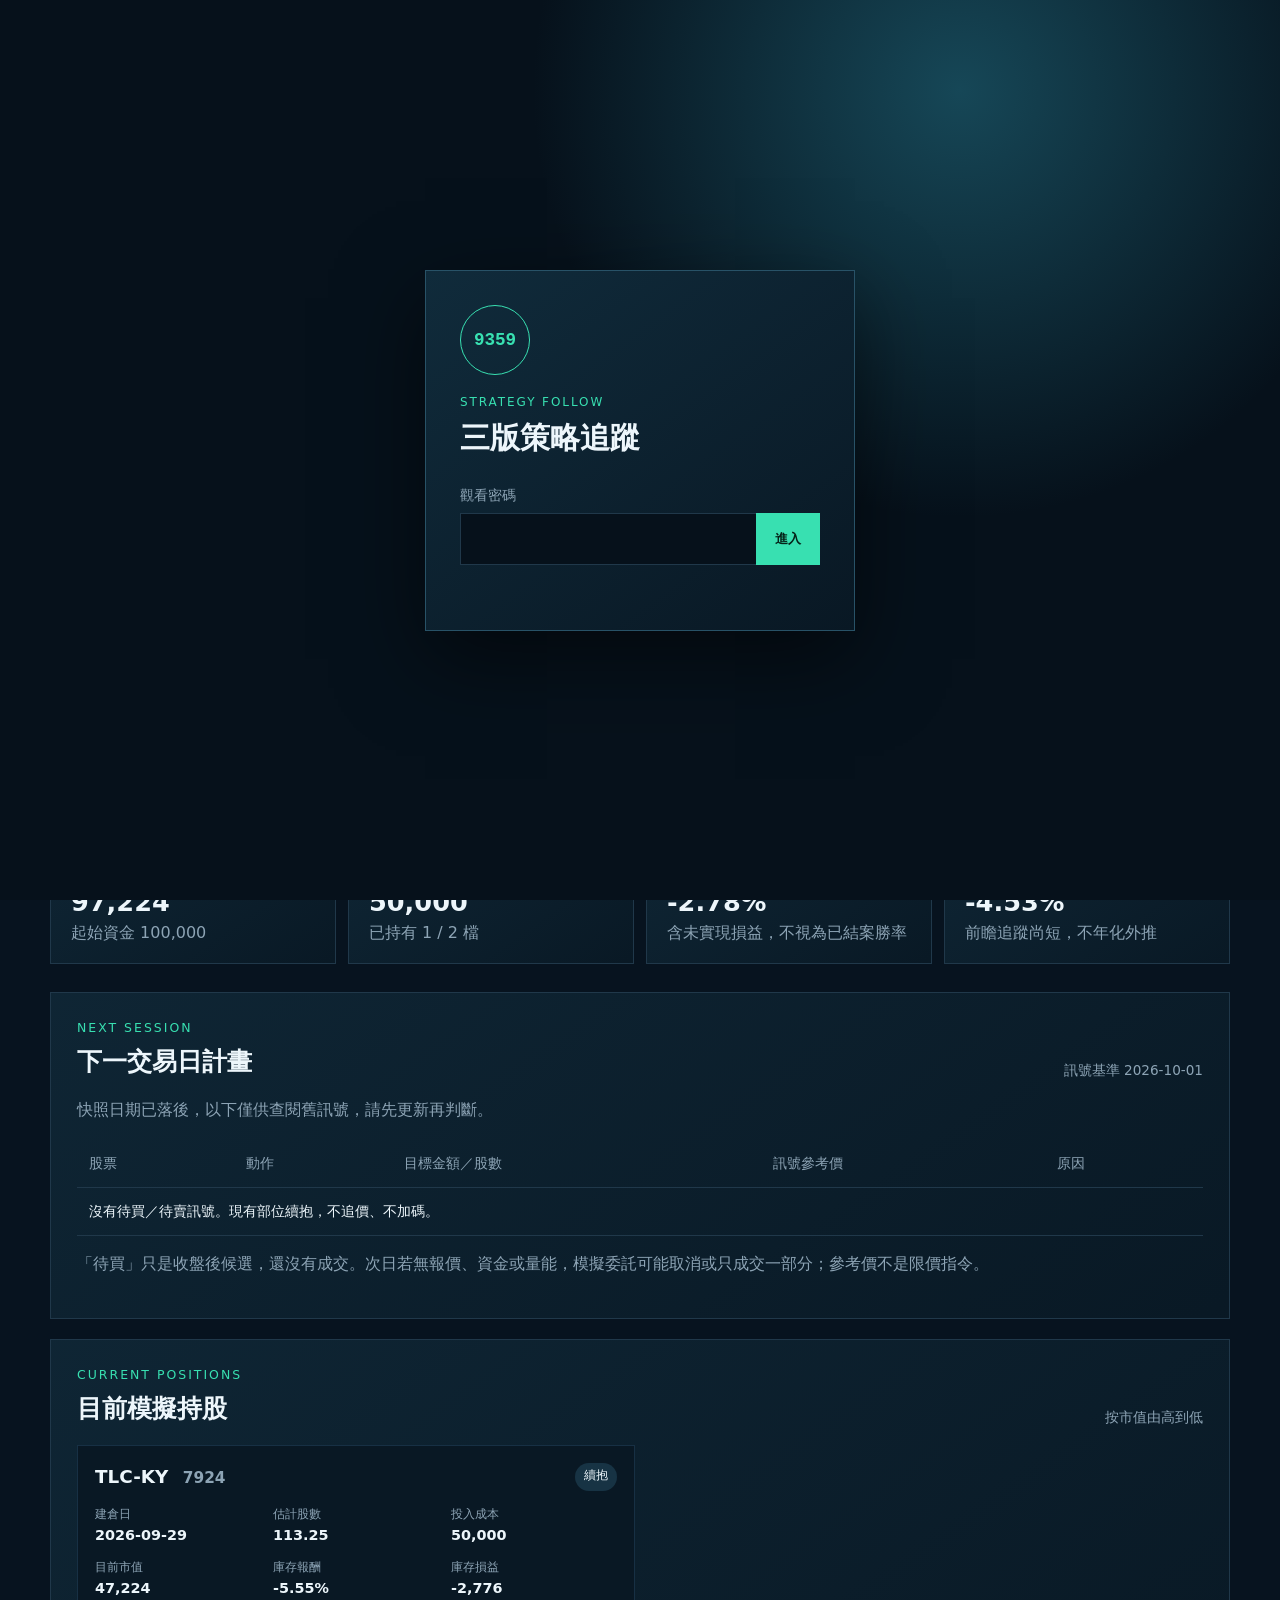
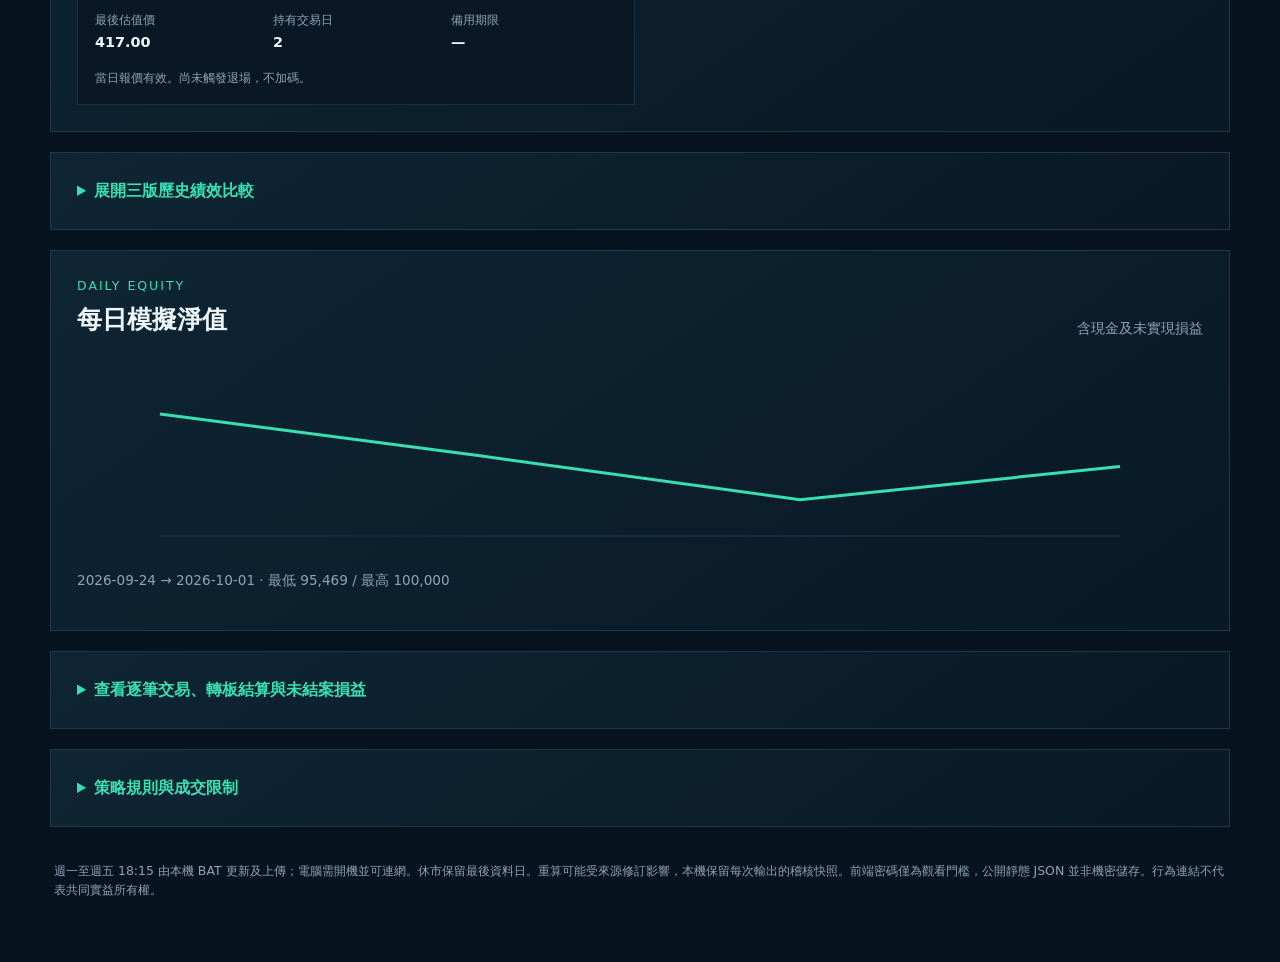
==== commit 2b0599f1: "Update 9359 data for 2026-10-01 and show transfer feed status" ====
--- a/strategy.html
+++ b/strategy.html
@@ -1,5 +1,5 @@
 <!doctype html>
-<html lang="zh-Hant"><head><meta charset="utf-8"><meta name="viewport" content="width=device-width,initial-scale=1"><meta name="theme-color" content="#07131f"><title>9359｜三版策略追蹤</title><link rel="stylesheet" href="./assets/app.css"><link rel="stylesheet" href="./assets/auth.css"><link rel="stylesheet" href="./assets/strategy.css"></head>
+<html lang="zh-Hant"><head><meta charset="utf-8"><meta name="viewport" content="width=device-width,initial-scale=1"><meta name="theme-color" content="#07131f"><title>9359｜三版策略追蹤</title><link rel="stylesheet" href="./assets/app.css"><link rel="stylesheet" href="./assets/auth.css"><link rel="stylesheet" href="./assets/strategy.css?v=4"></head>
 <body class="locked">
 <section class="auth-gate" id="auth-gate" aria-labelledby="auth-title"><form class="auth-card" id="auth-form"><div class="auth-mark">9359</div><p>STRATEGY FOLLOW</p><h1 id="auth-title">三版策略追蹤</h1><label for="access-password">觀看密碼</label><div class="auth-input"><input id="access-password" type="password" inputmode="numeric" autocomplete="current-password" required><button type="submit">進入</button></div><span id="auth-error" role="alert"></span></form></section>
 <main class="shell"><header><a class="nav-link" href="./index.html">← 分點總覽</a><div class="fresh" id="fresh">讀取策略快照…</div></header>
@@ -20,4 +20,4 @@
 <section class="panel"><details><summary>查看逐筆交易、轉板結算與未結案損益</summary><div class="table-scroll"><table><thead><tr><th>股票</th><th>買入日</th><th>賣出／結算日</th><th>狀態</th><th>損益</th><th>報酬</th></tr></thead><tbody id="trades"></tbody></table></div></details></section>
 <section class="panel"><details><summary>策略規則與成交限制</summary><ol><li>5 日買進至少 500 萬，淨買進占買進至少 55%，淨買進至少 200 萬；當日淨買且估算庫存為正。</li><li>淘弱留強版：持有至少 20 個交易日、庫存低於高峰 50%、近 5 日淨賣；第三檔 5 日買進額至少為弱檔的 2 倍且符合原進場條件，下一交易日先賣弱檔，有空位與資金才買新檔。成交不足則不預支。</li><li>備用版：前兩檔各以 5 萬進場；第三檔只用額外備用的 10 萬，最多試持 30 交易日，按 5 日淨買／500 萬、20 日淨買／2,000 萬及庫存留存率的合計分數留下最強兩檔。第 30 日收盤決定、次交易日嘗試賣最弱一檔；無量或缺價時待賣，不能保證 30 日當天完成成交。</li><li>原始與換股版最多 2 檔、起始 10 萬且每檔目標 5 萬；備用版起始總額 20 萬、最多暫持 3 檔。所有版本不足額成交不追補。多個訊號依前一日 20 日買進金額排序。</li><li>過去 20 日平均交易金額的 1% 至少可容納該帳戶的每檔目標金額，次日成交上限為當日量的 1%。因此有訊號不代表一定買得到。</li><li>持有至少 20 個交易日、估算庫存降至高峰 10% 以下且當日淨賣，才觸發退場。沒有獨立價格停損或加碼規則。</li><li>一般模擬买入採次日最高價加 0.2% 滑價；賣出採最低價減 0.2%，另扣手續費 0.1425%、賣出稅 0.3%。這是日資料評估模型，不是預知最高最低價的下單方法。</li><li>歷史回測按最後興櫃成交價結算。新追蹤於本地首次確認上市櫃事件後才入帳，不提前釋出現金；仍依最後興櫃价扣費稅，屬假設性結算，不保證實際成交。</li><li>缺價持股保留最後可用估值，並標示缺報價；不因消失就當作獲利結案。未完整處理除權息、最低手續費及整股限制。</li></ol></details></section>
 <footer>週一至週五 18:15 由本機 BAT 更新及上傳；電腦需開機並可連網。休市保留最後資料日。重算可能受來源修訂影響，本機保留每次輸出的稽核快照。前端密碼僅為觀看門檻，公開靜態 JSON 並非機密儲存。行為連結不代表共同實益所有權。</footer>
-</main><script src="./assets/auth.js" defer></script><script src="./assets/strategy.js?v=4" defer></script></body></html>
+</main><script src="./assets/auth.js" defer></script><script src="./assets/strategy.js?v=5" defer></script></body></html>
